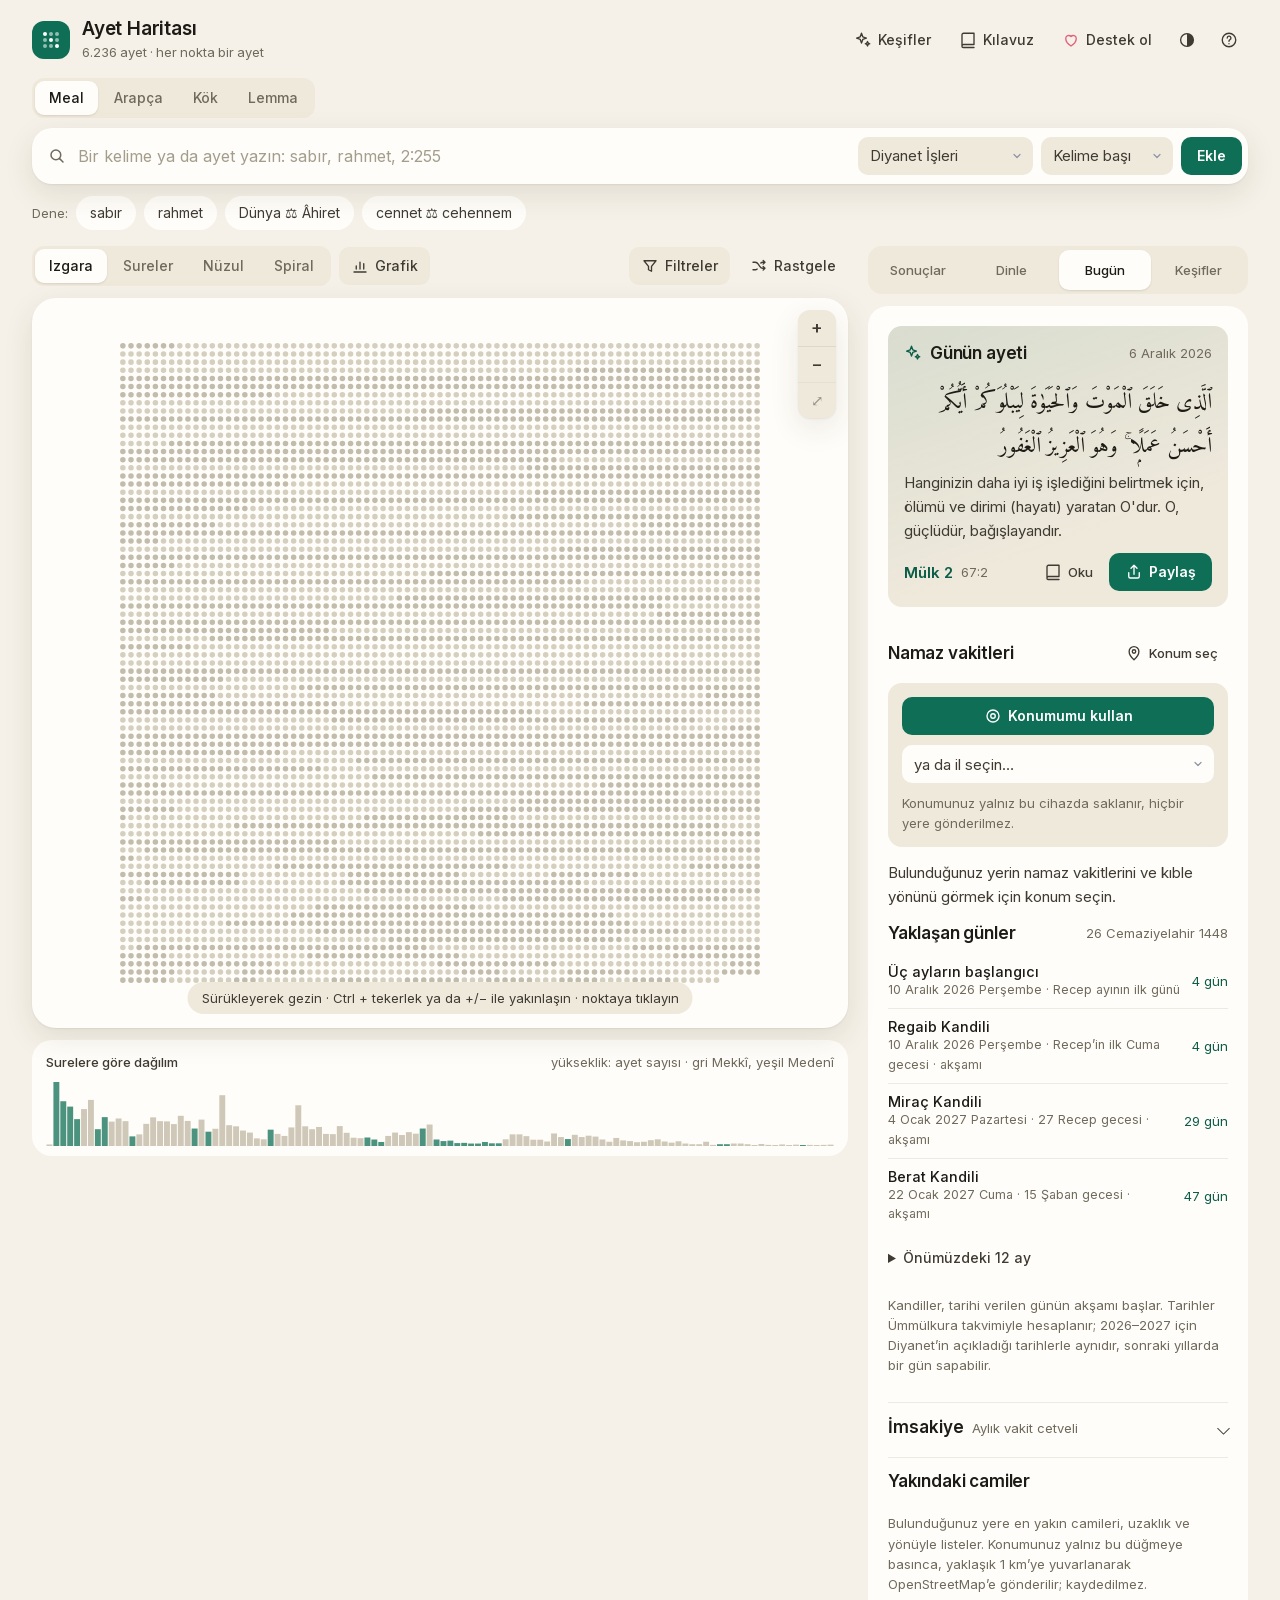
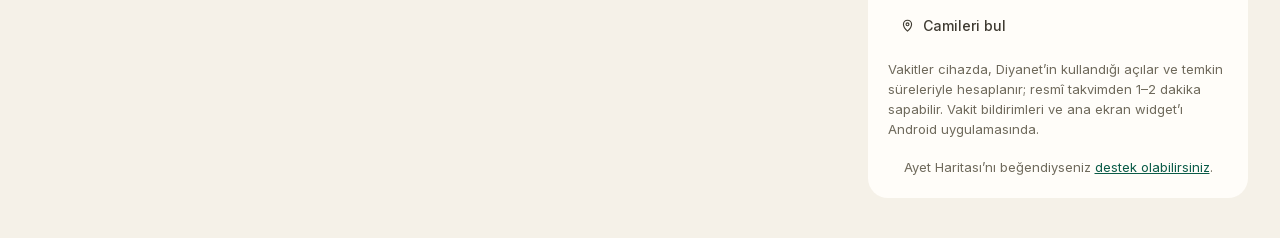
==== index.html @ fb199715 "Kıble pusulası yeniden: kuzeyden kıbleye yay, kenarda Kâbe, ortada derece ve yön, 30° ölçekler, tele" ====
<!doctype html>
<html lang="tr">
<head>
<meta charset="utf-8">
<meta name="viewport" content="width=device-width,initial-scale=1,viewport-fit=cover">
<title>Ayet Haritası</title>
<meta name="description" content="Kur'an'daki 6.236 ayet, her biri bir nokta. Bir kelime yazın, geçtiği ayetler yansın.">
<link rel="stylesheet" href="fonts/fonts.css">
<link rel="manifest" href="manifest.webmanifest">
<meta name="theme-color" content="#0b0d12">
<script>(()=>{const d=document.documentElement,m=matchMedia('(prefers-color-scheme: light)');let p='auto';try{p=localStorage.getItem('ayet-theme')||'auto'}catch(e){}
const set=()=>{d.dataset.theme=p;d.dataset.mode=p==='auto'?(m.matches?'light':'dark'):p;const t=document.querySelector('meta[name=theme-color]');if(t)t.content=d.dataset.mode==='light'?'#f5f1e8':'#0b0d12';dispatchEvent(new Event('ayet:theme'))};
window.ayetTheme=x=>{if(x)p=x;else return p;try{localStorage.setItem('ayet-theme',p)}catch(e){}set()};m.addEventListener('change',()=>{if(p==='auto')set()});set()})()</script>
<link rel="icon" href="icons/favicon-32.png?v=2" sizes="32x32" type="image/png">
<link rel="icon" href="icons/icon-192.png?v=2" sizes="192x192" type="image/png">
<link rel="apple-touch-icon" href="icons/icon-180.png?v=2">
<link rel="stylesheet" href="style.css?v=27">
</head>
<body>

<svg width="0" height="0" style="position:absolute" aria-hidden="true"><defs>
<symbol id="i-book" viewBox="0 0 24 24"><path d="M4 19.5V5a2 2 0 0 1 2-2h14v15H6a2 2 0 0 0-2 2v.5a1.5 1.5 0 0 0 1.5 1.5H20"/></symbol>
<symbol id="i-heart" viewBox="0 0 24 24"><path d="M12 20s-7-4.4-7-10a4 4 0 0 1 7-2.6A4 4 0 0 1 19 10c0 5.6-7 10-7 10z"/></symbol>
<symbol id="i-help" viewBox="0 0 24 24"><circle cx="12" cy="12" r="9"/><path d="M9.6 9.3a2.5 2.5 0 1 1 3.4 2.4c-.6.3-1 .8-1 1.5v.5M12 17h.01"/></symbol>
<symbol id="i-sun" viewBox="0 0 24 24"><circle cx="12" cy="12" r="4"/><path d="M12 3v1.5M12 19.5V21M3 12h1.5M19.5 12H21M5.6 5.6l1.1 1.1M17.3 17.3l1.1 1.1M5.6 18.4l1.1-1.1M17.3 6.7l1.1-1.1"/></symbol>
<symbol id="i-moon" viewBox="0 0 24 24"><path d="M20 14.5A8.5 8.5 0 0 1 9.5 4a7 7 0 1 0 10.5 10.5z"/></symbol>
<symbol id="i-auto" viewBox="0 0 24 24"><circle cx="12" cy="12" r="8.5"/><path d="M12 3.5v17a8.5 8.5 0 0 0 0-17z" fill="currentColor" stroke="none"/></symbol>
<symbol id="i-sliders" viewBox="0 0 24 24"><path d="M4 7h9M17 7h3M4 17h3M11 17h9"/><circle cx="15" cy="7" r="2"/><circle cx="9" cy="17" r="2"/></symbol>
<symbol id="i-chart" viewBox="0 0 24 24"><path d="M4 20h16M7 16v-4M12 16V7M17 16v-7"/></symbol>
<symbol id="i-filter" viewBox="0 0 24 24"><path d="M4 5h16l-6 7.5V19l-4-2v-4.5z"/></symbol>
<symbol id="i-shuffle" viewBox="0 0 24 24"><path d="M4 7h3c2 0 3 1 4 2.5l2 3c1 1.5 2 2.5 4 2.5h3M17.5 12.5L20 15l-2.5 2.5M4 17h3c1.1 0 1.9-.3 2.6-.9M14.4 7.9C15 7.3 15.9 7 17 7h3M17.5 4.5L20 7l-2.5 2.5"/></symbol>
<symbol id="i-x" viewBox="0 0 24 24"><path d="M6 6l12 12M18 6L6 18"/></symbol>
<symbol id="i-left" viewBox="0 0 24 24"><path d="M15 6l-6 6 6 6"/></symbol>
<symbol id="i-right" viewBox="0 0 24 24"><path d="M9 6l6 6-6 6"/></symbol>
<symbol id="i-play" viewBox="0 0 24 24"><path d="M7 4.5v15l12.5-7.5z" fill="currentColor"/></symbol>
<symbol id="i-pause" viewBox="0 0 24 24"><path d="M8 5v14M16 5v14" stroke-width="3"/></symbol>
<symbol id="i-prev" viewBox="0 0 24 24"><path d="M18 6v12l-9-6zM6 6v12" fill="currentColor"/><path d="M6 6v12"/></symbol>
<symbol id="i-next" viewBox="0 0 24 24"><path d="M6 6v12l9-6z" fill="currentColor"/><path d="M18 6v12"/></symbol>
<symbol id="i-pin" viewBox="0 0 24 24"><path d="M12 21s-6.5-5.6-6.5-11a6.5 6.5 0 0 1 13 0c0 5.4-6.5 11-6.5 11z"/><circle cx="12" cy="10" r="2.3"/></symbol>
<symbol id="i-headphones" viewBox="0 0 24 24"><path d="M4 15v-3a8 8 0 0 1 16 0v3"/><rect x="3.5" y="14" width="4.5" height="6.5" rx="1.6"/><rect x="16" y="14" width="4.5" height="6.5" rx="1.6"/></symbol>
<symbol id="i-clock" viewBox="0 0 24 24"><circle cx="12" cy="12" r="8.5"/><path d="M12 7.5V12l3 2"/></symbol>
<symbol id="i-dots" viewBox="0 0 24 24"><circle cx="5" cy="12" r="1.3" fill="currentColor"/><circle cx="12" cy="12" r="1.3" fill="currentColor"/><circle cx="19" cy="12" r="1.3" fill="currentColor"/></symbol>
<symbol id="i-share" viewBox="0 0 24 24"><path d="M12 3v12M8 7l4-4 4 4M5 13v5a2 2 0 0 0 2 2h10a2 2 0 0 0 2-2v-5"/></symbol>
<symbol id="i-grid" viewBox="0 0 24 24"><circle cx="6" cy="6" r="1.6"/><circle cx="12" cy="6" r="1.6"/><circle cx="18" cy="6" r="1.6"/><circle cx="6" cy="12" r="1.6"/><circle cx="12" cy="12" r="1.6"/><circle cx="18" cy="12" r="1.6"/><circle cx="6" cy="18" r="1.6"/><circle cx="12" cy="18" r="1.6"/><circle cx="18" cy="18" r="1.6"/></symbol>
<symbol id="i-list" viewBox="0 0 24 24"><path d="M9 6h11M9 12h11M9 18h11M4.5 6h.01M4.5 12h.01M4.5 18h.01"/></symbol>
<symbol id="i-sparkles" viewBox="0 0 24 24"><path d="M10 3l1.7 4.8L16.5 9.5l-4.8 1.7L10 16l-1.7-4.8L3.5 9.5l4.8-1.7zM18 14l.9 2.1L21 17l-2.1.9L18 20l-.9-2.1L15 17l2.1-.9z"/></symbol>
<symbol id="i-compass" viewBox="0 0 24 24"><circle cx="12" cy="12" r="9"/><path d="M15.5 8.5l-2 5-5 2 2-5z"/></symbol>
<symbol id="i-copy" viewBox="0 0 24 24"><rect x="8" y="8" width="12" height="12" rx="2"/><path d="M16 8V6a2 2 0 0 0-2-2H6a2 2 0 0 0-2 2v8a2 2 0 0 0 2 2h2"/></symbol>
<symbol id="i-link" viewBox="0 0 24 24"><path d="M10 14a4 4 0 0 0 5.7 0l3-3a4 4 0 0 0-5.7-5.7l-1 1M14 10a4 4 0 0 0-5.7 0l-3 3a4 4 0 0 0 5.7 5.7l1-1"/></symbol>
<symbol id="i-target" viewBox="0 0 24 24"><circle cx="12" cy="12" r="8"/><circle cx="12" cy="12" r="3"/></symbol>
<symbol id="i-ext" viewBox="0 0 24 24"><path d="M14 4h6v6M20 4l-9 9M18 14v4a2 2 0 0 1-2 2H6a2 2 0 0 1-2-2V8a2 2 0 0 1 2-2h4"/></symbol>
</defs></svg>
<header class="top">
  <a class="brand" href="./" aria-label="Ayet Haritası, baştan başla">
    <span class="logo" aria-hidden="true"><svg viewBox="0 0 22 22"><circle cx="5" cy="5" r="2"/><circle cx="11" cy="5" r="2" opacity=".55"/><circle cx="17" cy="5" r="2" opacity=".55"/><circle cx="5" cy="11" r="2" opacity=".55"/><circle cx="11" cy="11" r="2"/><circle cx="17" cy="11" r="2" opacity=".55"/><circle cx="5" cy="17" r="2" opacity=".55"/><circle cx="11" cy="17" r="2" opacity=".55"/><circle cx="17" cy="17" r="2"/></svg></span>
    <span><h1>Ayet Haritası</h1><p><span id="introCount">6.236</span> ayet<span class="sub"> · her nokta bir ayet</span></p></span>
  </a>
  <div class="topbtns"><a class="ghost" href="rehber.html" id="guideLink" title="Kılavuz"><svg class="i"><use href="#i-book"/></svg><span class="lbl">Kılavuz</span></a>
  <button class="ghost icon" id="themeBtn" title="Tema" aria-label="Temayı değiştir"><svg class="i"><use href="#i-auto"/></svg></button>
  <button class="ghost icon" id="infoBtn" title="Nasıl çalışır?" aria-label="Nasıl çalışır"><svg class="i"><use href="#i-help"/></svg></button></div>
</header>

<section class="searchbar">
  <div class="modes" role="tablist" aria-label="Arama türü">
    <button data-mode="tr" class="on" title="Türkçe meallerde ara">Meal</button>
    <button data-mode="ar" title="Arapça metinde ara (harekesiz)">Arapça</button>
    <button data-mode="root" title="Arapça kök (ör. رحم)">Kök</button>
    <button data-mode="lemma" title="Sözlük biçimi (Quranic Arabic Corpus)">Lemma</button>
  </div>
  <div class="field">
    <input id="q" type="search" autocomplete="off" spellcheck="false" placeholder="Bir kelime yazın: sabır, rahmet, dünya…  (Enter = ekle · 2:255 = ayete git)">
    <select id="mealSel" title="Hangi mealde aransın"></select>
    <select id="match" title="Eşleşme biçimi"></select>
    <button id="addBtn" class="gold">Ekle</button>
    <button id="optBtn" class="ghost icon" type="button" title="Arama ayarları: meal ve eşleşme" aria-label="Arama ayarları" aria-expanded="false"><svg class="i"><use href="#i-sliders"/></svg></button>
    <ul id="suggest" class="suggest" hidden></ul>
  </div>
  <div id="chips" class="chips"></div>
</section>

<main class="stage">
  <div class="mapwrap">
    <div class="toolbar">
      <div class="seg" id="layoutSeg">
        <button data-l="grid" class="on" title="Mushaf sırasıyla ızgara">Izgara</button>
        <button data-l="flow" title="Her sure ayrı blok">Sureler</button>
        <button data-l="rev" title="Nüzul (iniş) sırasına göre">Nüzul</button>
        <button data-l="spiral" title="Ayçiçeği spirali, merkez = Fâtiha">Spiral</button>
      </div>
      <button id="chartBtn" class="toggle" title="Bulunan noktaları sütunlarda topla (G)"><svg class="i"><use href="#i-chart"/></svg>Grafik</button>
      <div class="seg small" id="metricSeg" title="Sayım ölçüsü">
        <button data-m="occ" class="on" title="Kelimenin kaç kez geçtiği">Geçiş</button>
        <button data-m="ver" title="Kaç ayette geçtiği">Ayet</button>
      </div>
      <span class="spacer"></span>
      <details class="filters" id="filters"><summary class="toggle" title="Sûre türü, cüz ve sûre filtresi"><svg class="i"><use href="#i-filter"/></svg><span class="lbl">Filtreler</span> <b id="fCount" hidden></b></summary>
        <div class="fpop">
          <label>Sûre türü<select id="fType" title="Sure türü"><option value="">Mekkî + Medenî</option><option value="M">Mekkî</option><option value="D">Medenî</option></select></label>
          <label>Cüz<select id="fJuz" title="Cüz"></select></label>
          <label>Sûre<select id="fSurah" title="Sure"></select></label>
          <button class="ghost small" id="fClear">Filtreleri temizle</button>
        </div>
      </details>
      <button class="ghost" id="randBtn" title="Rastgele ayet (R)" aria-label="Rastgele ayet"><svg class="i"><use href="#i-shuffle"/></svg><span class="lbl">Rastgele</span></button>
      <button class="ghost icon" id="fitBtn" title="Görünümü sıfırla (0)">⤢</button>
    </div>
    <div class="map" id="map">
      <canvas id="cv" role="img" aria-label="Kur'an'ın 6.236 ayeti, her biri bir nokta. Aranan kelimelerin geçtiği ayetler renkli yanar; sonuçların listesi Sonuçlar sekmesinde."></canvas>
      <div id="legend" class="legend" hidden></div>
      <div id="tip" class="tip" hidden></div>
      <div id="hint" class="hint">Fareyle gezin · tekerlekle yakınlaşın · bir noktaya tıklayın</div>
    </div>
    <div class="histo">
      <div class="histo-h"><span>Surelere göre dağılım</span><span id="histoInfo" class="muted"></span></div>
      <canvas id="hist"></canvas>
    </div>
  </div>

  <aside class="side">
    <div id="stats" class="stats"></div>
    <div class="explore">
      <h3>Hazır aramalar</h3>
      <p class="muted small">Bir dokunuşla haritaya yüklenen kelime çiftleri ve sayımlar. Sayılar tarayıcınızda, bütün Kur’an üzerinden hesaplanır; sayma yöntemini değiştirince sonuç da değişir.</p>
      <div id="presets" class="presets"></div>
    </div>
  </aside>
</main>

<div id="veil" class="veil" hidden></div>
<article id="card" class="card" hidden role="dialog" aria-modal="true" aria-labelledby="cTitle">
  <header class="card-h">
    <div>
      <div class="pill" id="cRef">2:255</div>
      <h2 id="cTitle">Bakara</h2>
      <div class="meta" id="cMeta"></div>
    </div>
    <div class="card-nav">
      <button class="ghost icon" id="fsBtn" title="Yazı boyutu" aria-label="Yazı boyutunu değiştir">Aa</button>
      <button class="ghost icon" id="prevBtn" title="Önceki ayet (←)" aria-label="Önceki ayet"><svg class="i"><use href="#i-left"/></svg></button>
      <button class="ghost icon" id="nextBtn" title="Sonraki ayet (→)" aria-label="Sonraki ayet"><svg class="i"><use href="#i-right"/></svg></button>
      <button class="ghost icon" id="closeBtn" title="Kapat (Esc)" aria-label="Kapat"><svg class="i"><use href="#i-x"/></svg></button>
    </div>
  </header>
  <div class="card-b">
    <p class="arabic" id="cAr" dir="rtl" lang="ar"></p>
    <div class="wordinfo muted small" id="cWord">Bir Arapça kelimenin üzerine gelin: kökü ve kaç kez geçtiği görünür. Tıklayınca o kökü arar.</div>
    <p class="translit" id="cTl"></p>
    <div class="mealbar"><select id="cMeal" title="Gösterilen meal"></select><button class="ghost small" id="allMealsBtn">Tüm mealleri karşılaştır (9)</button></div>
    <p class="meal" id="cTr"></p>
    <div class="allmeals" id="cAll" hidden></div>
    <div class="actions">
      <div class="listen">
        <button class="gold" id="playBtn"><svg class="i"><use href="#i-play"/></svg>Dinle</button>
        <select id="listenMode" title="Ne dinlensin">
          <option value="ar">Arapça tilavet</option>
          <option value="tr">Meal (Türkçe ses)</option>
          <option value="artr">Arapça + meal</option>
        </select>
        <select id="rateSel" title="Okuma hızı"><option value="0.85">Yavaş</option><option value="1" selected>Normal</option><option value="1.2">Hızlı</option></select>
        <select id="voiceSel" title="Türkçe ses" hidden></select>
        <label class="small muted chk"><input type="checkbox" id="autoNext"> sonrakine geç</label>
      </div>
      <button class="ghost" id="shareBtn" title="Ayeti görsel olarak paylaş"><svg class="i"><use href="#i-share"/></svg>Paylaş</button>
      <details class="more" id="cMore"><summary class="ghost"><svg class="i"><use href="#i-dots"/></svg>Diğer</summary>
        <div class="menu">
          <button class="ghost" id="surahBtn"><svg class="i"><use href="#i-target"/></svg>Bu sûreye odaklan</button>
          <button class="ghost" id="copyBtn"><svg class="i"><use href="#i-copy"/></svg>Ayeti kopyala</button>
          <button class="ghost" id="linkBtn"><svg class="i"><use href="#i-link"/></svg>Bağlantıyı kopyala</button>
          <a class="ghost" id="qcomLink" href="https://quran.com/1/1" target="_blank" rel="noopener"><svg class="i"><use href="#i-ext"/></svg>Quran.com’da aç</a>
        </div>
      </details>
    </div>
    <div class="similar">
      <h4>Kökleri en çok örtüşen ayetler</h4>
      <ul id="cSim"></ul>
    </div>
  </div>
</article>

<div id="info" class="modal" hidden>
  <div class="modal-in">
    <button class="ghost icon close" data-close aria-label="Kapat"><svg class="i"><use href="#i-x"/></svg></button>
    <h2>Nasıl çalışır?</h2>
    <p><a class="gold" href="rehber.html" style="display:inline-block;text-decoration:none">14 kartlık görsel kılavuzu aç →</a></p>
    <p>Ekrandaki her nokta Kur'an'daki bir ayettir: <b>114 sure, 6.236 ayet</b>. Sol üstten sağ alta mushaf sırasıyla dizilir. Bir kelime aradığınızda o kelimenin geçtiği ayetler kendi rengiyle yanar. En fazla 5 kelimeyi aynı anda, farklı renklerle karşılaştırabilirsiniz.</p>
    <h3>Arama türleri</h3>
    <ul>
      <li><b>Meal</b>: 9 Türkçe meal (Diyanet İşleri, Diyanet Vakfı, Elmalılı, Ateş, Gölpınarlı, Yıldırım, Bulaç, Öztürk, Yüksel) ya da hepsi birden. "Kelime başı" eşleşmesi Türkçe ekleri de yakalar (<i>dünya</i> → dünyanın, dünyada).</li>
      <li><b>Arapça</b>: Harekesiz Arapça metin. "Ekli" eşleşme و ف ب ل ك ve ال öneklerini kabul eder.</li>
      <li><b>Kök</b>: Üç harfli Arapça kök (ör. <span lang="ar">رحم</span>: rahmet, rahîm, rahmân…).</li>
      <li><b>Lemma</b>: Kelimenin sözlük biçimi (ör. <span lang="ar">دُنْيا</span>). Kelime sayımı tartışmalarında en sık kullanılan yöntem budur.</li>
    </ul>
    <h3>Sayımlar hakkında</h3>
    <p>Bir kelimenin "kaç kez geçtiği" neyi saydığınıza bağlıdır: tekil mi çoğul mu, önekler dahil mi, kök mü biçim mi. Buradaki her sayı açık bir yöntemle, sizin gözünüzün önünde hesaplanır. Bazı popüler eşitlikler bir yöntemde tutar, diğerinde tutmaz; bu aracın amacı onları kendiniz inceleyebilmenizdir.</p>
    <h3>Keşifler</h3>
    <p>Sağdaki <b>Keşifler</b> paneli, tespitleri haritada adım adım canlandırır: soru ayetlerinden cevap ayetlerine uzanan iplikler, yöntemi değiştirilebilen canlı terazi, takvime dizilen 365 "gün", kelimelerin yarışı. Her adımın kendi bağlantısı vardır; <b>Paylaş</b> ile kopyalayın.</p>
    <h3>Kısayollar</h3>
    <p class="kbd"><kbd>/</kbd> arama · <kbd>G</kbd> grafik · <kbd>R</kbd> rastgele ayet · <kbd>+</kbd><kbd>−</kbd> yakınlaş · <kbd>0</kbd> tümünü gör · <kbd>←</kbd><kbd>→</kbd> ayetler arası · <kbd>Esc</kbd> kapat</p>
    <h3>Kaynaklar</h3>
    <p class="small">Arapça metin: Tanzil (Osmanî ve sade), alquran.cloud üzerinden. Mealler: Diyanet İşleri, Diyanet Vakfı, Elmalılı Hamdi Yazır, Süleyman Ateş, Abdülbaki Gölpınarlı, Suat Yıldırım, Ali Bulaç, Yaşar Nuri Öztürk, Edip Yüksel; okunuş: Muhammet Abay (Tanzil / alquran.cloud). Kök ve lemma: Quranic Arabic Corpus morfoloji verisi. Tilavet: Mişârî Râşid el-Afâsî (everyayah.com). · <a href="gizlilik.html" style="color:var(--gold2)">Gizlilik politikası</a></p>
  </div>
</div>

<nav class="bnav" id="bnav" aria-label="Bölümler">
  <button data-go="map" class="on"><svg class="i"><use href="#i-grid"/></svg>Harita</button>
  <button data-go="res"><svg class="i"><use href="#i-list"/></svg>Sonuçlar<b></b></button>
  <button data-go="dinle"><svg class="i"><use href="#i-headphones"/></svg>Dinle</button>
  <button data-go="vakit"><svg class="i"><use href="#i-clock"/></svg>Bugün</button>
  <button data-go="kesif"><svg class="i"><use href="#i-sparkles"/></svg>Keşifler</button>
</nav>

<div id="loading" class="loading"><div class="spin"></div><p>6.236 ayet yükleniyor…</p></div>

<script src="data.js"></script>
<script src="app.js?v=20"></script>
<script src="ozellik.js?v=14"></script>
<script src="kesif.js?v=16"></script>
<script src="bagis-ayar.js?v=3"></script>
<script src="bagis.js?v=1"></script>
<script>
if ('serviceWorker' in navigator && !window.Capacitor && !window.ARTIFACT_BUILD && (location.protocol === 'https:' || location.hostname === 'localhost')) addEventListener('load', () => {
  const sw = navigator.serviceWorker, had = !!sw.controller; let shown = false;
  sw.register('sw.js').then(reg => { setInterval(() => reg.update().catch(() => {}), 30 * 60 * 1000); }).catch(() => {});
  // yeni sürüm devreye girince (ilk kurulumda değil) yenileme çubuğu göster
  sw.addEventListener('controllerchange', () => {
    if (!had || shown) return; shown = true;
    const bar = document.createElement('div'); bar.className = 'updbar'; bar.setAttribute('role', 'status');
    bar.innerHTML = '<span><b>Yeni sürüm hazır.</b> Yenileyince güncel hâli açılır.</span><button type="button" class="gold" data-r>Yenile</button><button type="button" class="ghost icon" data-x aria-label="Kapat">✕</button>';
    bar.querySelector('[data-r]').onclick = () => location.reload();
    bar.querySelector('[data-x]').onclick = () => bar.remove();
    document.body.appendChild(bar);
  });
});
</script>
</body>
</html>
---- fonts/fonts.css ----
/* Google Fonts (SIL Open Font License) — internetsiz çalışmak için yerel kopya */
/* arabic */
@font-face {
  font-family: 'Amiri Quran';
  font-style: normal;
  font-weight: 400;
  font-display: swap;
  src: url(AmiriQuran-normal-400-arabic.woff2) format('woff2');
  unicode-range: U+0600-06FF, U+0750-077F, U+0870-0891, U+0897-08E1, U+08E3-08FF, U+200C-200E, U+2010-2011, U+204F, U+2E41, U+FB50-FDFF, U+FE70-FE74, U+FE76-FEFC, U+102E0-102FB, U+10E60-10E7E, U+10EC2-10EC7, U+10EC9-10EEE, U+10EF0-10EFF, U+1EE00-1EE03, U+1EE05-1EE1F, U+1EE21-1EE22, U+1EE24, U+1EE27, U+1EE29-1EE32, U+1EE34-1EE37, U+1EE39, U+1EE3B, U+1EE42, U+1EE47, U+1EE49, U+1EE4B, U+1EE4D-1EE4F, U+1EE51-1EE52, U+1EE54, U+1EE57, U+1EE59, U+1EE5B, U+1EE5D, U+1EE5F, U+1EE61-1EE62, U+1EE64, U+1EE67-1EE6A, U+1EE6C-1EE72, U+1EE74-1EE77, U+1EE79-1EE7C, U+1EE7E, U+1EE80-1EE89, U+1EE8B-1EE9B, U+1EEA1-1EEA3, U+1EEA5-1EEA9, U+1EEAB-1EEBB, U+1EEF0-1EEF1;
}
/* latin */
@font-face {
  font-family: 'Amiri Quran';
  font-style: normal;
  font-weight: 400;
  font-display: swap;
  src: url(AmiriQuran-normal-400-latin.woff2) format('woff2');
  unicode-range: U+0000-00FF, U+0131, U+0152-0153, U+02BB-02BC, U+02C6, U+02DA, U+02DC, U+0304, U+0308, U+0329, U+2000-206F, U+20AC, U+2122, U+2191, U+2193, U+2212, U+2215, U+FEFF, U+FFFD;
}
/* latin-ext */
@font-face {
  font-family: 'Cormorant Garamond';
  font-style: italic;
  font-weight: 500;
  font-display: swap;
  src: url(CormorantGaramond-italic-500-latin-ext.woff2) format('woff2');
  unicode-range: U+0100-02BA, U+02BD-02C5, U+02C7-02CC, U+02CE-02D7, U+02DD-02FF, U+0304, U+0308, U+0329, U+1D00-1DBF, U+1E00-1E9F, U+1EF2-1EFF, U+2020, U+20A0-20AB, U+20AD-20C4, U+2113, U+2C60-2C7F, U+A720-A7FF;
}
/* latin */
@font-face {
  font-family: 'Cormorant Garamond';
  font-style: italic;
  font-weight: 500;
  font-display: swap;
  src: url(CormorantGaramond-italic-500-latin.woff2) format('woff2');
  unicode-range: U+0000-00FF, U+0131, U+0152-0153, U+02BB-02BC, U+02C6, U+02DA, U+02DC, U+0304, U+0308, U+0329, U+2000-206F, U+20AC, U+2122, U+2191, U+2193, U+2212, U+2215, U+FEFF, U+FFFD;
}
/* latin-ext */
@font-face {
  font-family: 'Cormorant Garamond';
  font-style: normal;
  font-weight: 500;
  font-display: swap;
  src: url(CormorantGaramond-normal-500-latin-ext.woff2) format('woff2');
  unicode-range: U+0100-02BA, U+02BD-02C5, U+02C7-02CC, U+02CE-02D7, U+02DD-02FF, U+0304, U+0308, U+0329, U+1D00-1DBF, U+1E00-1E9F, U+1EF2-1EFF, U+2020, U+20A0-20AB, U+20AD-20C4, U+2113, U+2C60-2C7F, U+A720-A7FF;
}
/* latin */
@font-face {
  font-family: 'Cormorant Garamond';
  font-style: normal;
  font-weight: 500;
  font-display: swap;
  src: url(CormorantGaramond-normal-500-latin.woff2) format('woff2');
  unicode-range: U+0000-00FF, U+0131, U+0152-0153, U+02BB-02BC, U+02C6, U+02DA, U+02DC, U+0304, U+0308, U+0329, U+2000-206F, U+20AC, U+2122, U+2191, U+2193, U+2212, U+2215, U+FEFF, U+FFFD;
}
/* latin-ext */
@font-face {
  font-family: 'Cormorant Garamond';
  font-style: normal;
  font-weight: 600;
  font-display: swap;
  src: url(CormorantGaramond-normal-600-latin-ext.woff2) format('woff2');
  unicode-range: U+0100-02BA, U+02BD-02C5, U+02C7-02CC, U+02CE-02D7, U+02DD-02FF, U+0304, U+0308, U+0329, U+1D00-1DBF, U+1E00-1E9F, U+1EF2-1EFF, U+2020, U+20A0-20AB, U+20AD-20C4, U+2113, U+2C60-2C7F, U+A720-A7FF;
}
/* latin */
@font-face {
  font-family: 'Cormorant Garamond';
  font-style: normal;
  font-weight: 600;
  font-display: swap;
  src: url(CormorantGaramond-normal-600-latin.woff2) format('woff2');
  unicode-range: U+0000-00FF, U+0131, U+0152-0153, U+02BB-02BC, U+02C6, U+02DA, U+02DC, U+0304, U+0308, U+0329, U+2000-206F, U+20AC, U+2122, U+2191, U+2193, U+2212, U+2215, U+FEFF, U+FFFD;
}
/* latin-ext */
@font-face {
  font-family: 'Cormorant Garamond';
  font-style: normal;
  font-weight: 700;
  font-display: swap;
  src: url(CormorantGaramond-normal-700-latin-ext.woff2) format('woff2');
  unicode-range: U+0100-02BA, U+02BD-02C5, U+02C7-02CC, U+02CE-02D7, U+02DD-02FF, U+0304, U+0308, U+0329, U+1D00-1DBF, U+1E00-1E9F, U+1EF2-1EFF, U+2020, U+20A0-20AB, U+20AD-20C4, U+2113, U+2C60-2C7F, U+A720-A7FF;
}
/* latin */
@font-face {
  font-family: 'Cormorant Garamond';
  font-style: normal;
  font-weight: 700;
  font-display: swap;
  src: url(CormorantGaramond-normal-700-latin.woff2) format('woff2');
  unicode-range: U+0000-00FF, U+0131, U+0152-0153, U+02BB-02BC, U+02C6, U+02DA, U+02DC, U+0304, U+0308, U+0329, U+2000-206F, U+20AC, U+2122, U+2191, U+2193, U+2212, U+2215, U+FEFF, U+FFFD;
}
/* latin-ext */
@font-face {
  font-family: 'Inter';
  font-style: normal;
  font-weight: 400;
  font-display: swap;
  src: url(Inter-normal-400-latin-ext.woff2) format('woff2');
  unicode-range: U+0100-02BA, U+02BD-02C5, U+02C7-02CC, U+02CE-02D7, U+02DD-02FF, U+0304, U+0308, U+0329, U+1D00-1DBF, U+1E00-1E9F, U+1EF2-1EFF, U+2020, U+20A0-20AB, U+20AD-20C4, U+2113, U+2C60-2C7F, U+A720-A7FF;
}
/* latin */
@font-face {
  font-family: 'Inter';
  font-style: normal;
  font-weight: 400;
  font-display: swap;
  src: url(Inter-normal-400-latin.woff2) format('woff2');
  unicode-range: U+0000-00FF, U+0131, U+0152-0153, U+02BB-02BC, U+02C6, U+02DA, U+02DC, U+0304, U+0308, U+0329, U+2000-206F, U+20AC, U+2122, U+2191, U+2193, U+2212, U+2215, U+FEFF, U+FFFD;
}
/* latin-ext */
@font-face {
  font-family: 'Inter';
  font-style: normal;
  font-weight: 500;
  font-display: swap;
  src: url(Inter-normal-500-latin-ext.woff2) format('woff2');
  unicode-range: U+0100-02BA, U+02BD-02C5, U+02C7-02CC, U+02CE-02D7, U+02DD-02FF, U+0304, U+0308, U+0329, U+1D00-1DBF, U+1E00-1E9F, U+1EF2-1EFF, U+2020, U+20A0-20AB, U+20AD-20C4, U+2113, U+2C60-2C7F, U+A720-A7FF;
}
/* latin */
@font-face {
  font-family: 'Inter';
  font-style: normal;
  font-weight: 500;
  font-display: swap;
  src: url(Inter-normal-500-latin.woff2) format('woff2');
  unicode-range: U+0000-00FF, U+0131, U+0152-0153, U+02BB-02BC, U+02C6, U+02DA, U+02DC, U+0304, U+0308, U+0329, U+2000-206F, U+20AC, U+2122, U+2191, U+2193, U+2212, U+2215, U+FEFF, U+FFFD;
}
/* latin-ext */
@font-face {
  font-family: 'Inter';
  font-style: normal;
  font-weight: 600;
  font-display: swap;
  src: url(Inter-normal-600-latin-ext.woff2) format('woff2');
  unicode-range: U+0100-02BA, U+02BD-02C5, U+02C7-02CC, U+02CE-02D7, U+02DD-02FF, U+0304, U+0308, U+0329, U+1D00-1DBF, U+1E00-1E9F, U+1EF2-1EFF, U+2020, U+20A0-20AB, U+20AD-20C4, U+2113, U+2C60-2C7F, U+A720-A7FF;
}
/* latin */
@font-face {
  font-family: 'Inter';
  font-style: normal;
  font-weight: 600;
  font-display: swap;
  src: url(Inter-normal-600-latin.woff2) format('woff2');
  unicode-range: U+0000-00FF, U+0131, U+0152-0153, U+02BB-02BC, U+02C6, U+02DA, U+02DC, U+0304, U+0308, U+0329, U+2000-206F, U+20AC, U+2122, U+2191, U+2193, U+2212, U+2215, U+FEFF, U+FFFD;
}
---- style.css ----
/* Ayet Haritası · tasarım sistemi v3
   İki tema: gece (koyu) ve gündüz (açık). Tema html[data-mode] ile seçilir.
   Bütün renkler, boşluklar ve köşeler aşağıdaki değişkenlerden gelir. */
:root{
  --sans:Inter,system-ui,-apple-system,"Segoe UI",sans-serif;
  --serif:var(--sans);
  --ar:"Amiri Quran","Amiri","Geeza Pro","Noto Naskh Arabic",serif;
  --r-sm:10px; --r:14px; --r-lg:20px; --r-xl:24px;
  --s1:4px; --s2:8px; --s3:12px; --s4:16px; --s5:20px; --s6:24px; --s8:32px;
  --ease:cubic-bezier(.2,.8,.2,1); --fast:.15s; --base:.25s;
  --cfs:1;
}
:root,[data-mode="dark"]{
  --bg:#0b0d12; --surface:#13161e; --surface-2:#1a1e28; --surface-3:#232836; --raised:#171a23;
  --ink:#eceef4; --ink-2:#c3c8d6; --muted:#8e94a7; --faint:#5d6378;
  --line:rgba(255,255,255,.07); --line-2:rgba(255,255,255,.13);
  --accent:#e9b949; --accent-hi:#f2cb6a; --on-accent:#241a03; --accent-text:#f1cd72; --accent-soft:rgba(233,185,73,.14); --accent-soft-2:rgba(233,185,73,.24);
  --hover:rgba(255,255,255,.05); --press:rgba(255,255,255,.09);
  --scrim:rgba(4,5,9,.62); --shadow:0 1px 2px rgba(0,0,0,.4),0 12px 32px rgba(0,0,0,.35); --shadow-lg:0 2px 6px rgba(0,0,0,.4),0 30px 80px rgba(0,0,0,.5);
  --map-bg:#0f1218;
  --ok:#6fd6b0; --no:#f08a7e;
  --cc:var(--c);
  --dot:rgb(132,138,166); --dot2:rgb(172,178,204);
  color-scheme:dark;
}
[data-mode="light"]{
  --bg:#f5f1e8; --surface:#fffdf9; --surface-2:#efe9dc; --surface-3:#e5ddcc; --raised:#fffdf9;
  --ink:#1d1b16; --ink-2:#3f3b32; --muted:#6f6a5c; --faint:#a39d8c;
  --line:rgba(60,45,15,.09); --line-2:rgba(60,45,15,.17);
  --accent:#0f6e56; --accent-hi:#128264; --on-accent:#ffffff; --accent-text:#0b5c48; --accent-soft:rgba(15,110,86,.10); --accent-soft-2:rgba(15,110,86,.18);
  --hover:rgba(60,45,15,.05); --press:rgba(60,45,15,.09);
  --scrim:rgba(40,32,15,.35); --shadow:0 1px 2px rgba(60,45,15,.08),0 10px 30px rgba(60,45,15,.10); --shadow-lg:0 2px 6px rgba(60,45,15,.1),0 30px 70px rgba(60,45,15,.18);
  --map-bg:#fffdf9;
  --ok:#13896a; --no:#c8473a;
  --cc:color-mix(in oklab,var(--c) 58%,#000);
  --dot:rgb(176,166,140); --dot2:rgb(140,130,104);
  color-scheme:light;
}
/* eski değişken adları (keşif metinlerindeki satır içi stiller için) */
:root{--gold:var(--accent);--gold2:var(--accent-text);--line2:var(--line);--panel:var(--surface);--panel2:var(--surface-2);--teal:#6fd6b0}

*{box-sizing:border-box}
html,body{margin:0;min-height:100%;background:var(--bg);color:var(--ink);font:15px/1.55 var(--sans);-webkit-font-smoothing:antialiased;-webkit-tap-highlight-color:transparent}
body{overflow-x:hidden;transition:background var(--base)}
#stars{display:none}
button,select,input{font:inherit;color:inherit}
button{cursor:pointer}
a{color:inherit}
::selection{background:var(--accent-soft-2)}
:focus-visible{outline:2px solid var(--accent);outline-offset:2px}
.muted{color:var(--muted)} .small{font-size:13px}
svg.i{width:18px;height:18px;flex:none;fill:none;stroke:currentColor;stroke-width:1.8;stroke-linecap:round;stroke-linejoin:round;vertical-align:-3px}
.pill{display:inline-flex;align-items:center;gap:6px;background:var(--accent-soft);color:var(--accent-text);border-radius:999px;padding:3px 10px;font:500 12.5px/1.4 var(--sans);white-space:nowrap;font-variant-numeric:tabular-nums}

/* ---------- butonlar ---------- */
.ghost,.toggle,a.ghost{display:inline-flex;align-items:center;justify-content:center;gap:6px;min-height:38px;background:transparent;border:0;border-radius:var(--r-sm);padding:7px 12px;color:var(--ink-2);text-decoration:none;font-weight:500;font-size:14px;transition:background var(--fast),color var(--fast),transform var(--fast)}
.ghost:hover,.toggle:hover{background:var(--hover);color:var(--ink)}
.ghost:active,.toggle:active,.gold:active{transform:scale(.97)}
.toggle{background:var(--surface-2)}
.toggle.on{background:var(--accent-soft-2);color:var(--accent-text)}
.icon{width:38px;height:38px;padding:0;font-size:17px}
.gold{display:inline-flex;align-items:center;justify-content:center;gap:6px;min-height:38px;background:var(--accent);color:var(--on-accent);border:0;border-radius:var(--r-sm);padding:8px 16px;font-weight:600;font-size:14px;transition:background var(--fast),transform var(--fast)}
.gold:hover{background:var(--accent-hi)}
.ghost.small{min-height:32px;padding:5px 10px;font-size:13px}
select{background:var(--surface-2);border:0;border-radius:var(--r-sm);padding:0 30px 0 12px;min-height:38px;color:var(--ink-2);appearance:none;-webkit-appearance:none;background-image:url("data:image/svg+xml,%3Csvg xmlns='http://www.w3.org/2000/svg' width='12' height='12' viewBox='0 0 24 24' fill='none' stroke='%238e94a7' stroke-width='2.4' stroke-linecap='round' stroke-linejoin='round'%3E%3Cpath d='M6 9l6 6 6-6'/%3E%3C/svg%3E");background-repeat:no-repeat;background-position:right 10px center;cursor:pointer}
select:hover{color:var(--ink)}

/* ---------- üst bölüm ---------- */
.top{position:relative;z-index:2;display:flex;align-items:center;justify-content:space-between;gap:16px;max-width:1440px;margin:0 auto;padding:18px clamp(16px,3vw,32px) 4px}
.brand{display:flex;align-items:center;gap:12px;text-decoration:none;min-width:0}
.logo{width:38px;height:38px;border-radius:12px;background:var(--accent);display:grid;place-items:center;flex:none}
.logo svg{width:22px;height:22px}
.logo circle{fill:var(--on-accent)}
.brand h1{margin:0;font:600 19px/1.2 var(--sans);letter-spacing:-.01em;color:var(--ink)}
.brand p{margin:1px 0 0;font-size:13px;color:var(--muted);font-variant-numeric:tabular-nums}
.top h1 em{display:none}
.topbtns{display:flex;gap:4px;align-items:center}
.topbtns .ghost{white-space:nowrap}

/* ---------- arama ---------- */
.searchbar{position:relative;z-index:5;max-width:1440px;margin:0 auto;padding:12px clamp(16px,3vw,32px) 0}
.modes{display:inline-flex;gap:2px;background:var(--surface);border-radius:12px;padding:3px;margin-bottom:10px}
.modes button,.seg button{background:transparent;border:0;border-radius:9px;padding:6px 14px;color:var(--muted);font-weight:500;font-size:14px;transition:background var(--fast),color var(--fast)}
.modes button:hover,.seg button:hover{color:var(--ink)}
.modes button.on,.seg button.on{background:var(--surface-3);color:var(--ink)}
[data-mode="light"] .modes button.on,[data-mode="light"] .seg button.on{background:var(--surface);box-shadow:0 1px 2px rgba(60,45,15,.12)}
[data-mode="light"] .modes,[data-mode="light"] .seg{background:var(--surface-2)}
.field{position:relative;display:flex;gap:8px;align-items:center;background:var(--surface);border-radius:var(--r-lg);padding:6px 6px 6px 16px;transition:box-shadow var(--fast)}
.field:focus-within{box-shadow:0 0 0 2px var(--accent-soft-2)}
[data-mode="light"] .field{box-shadow:var(--shadow)}
.field::before{content:"";width:18px;height:18px;flex:none;background:var(--muted);-webkit-mask:url("data:image/svg+xml,%3Csvg xmlns='http://www.w3.org/2000/svg' viewBox='0 0 24 24' fill='none' stroke='black' stroke-width='2' stroke-linecap='round'%3E%3Ccircle cx='10.5' cy='10.5' r='6.5'/%3E%3Cpath d='M20 20l-4.5-4.5'/%3E%3C/svg%3E") center/contain no-repeat;mask:url("data:image/svg+xml,%3Csvg xmlns='http://www.w3.org/2000/svg' viewBox='0 0 24 24' fill='none' stroke='black' stroke-width='2' stroke-linecap='round'%3E%3Ccircle cx='10.5' cy='10.5' r='6.5'/%3E%3Cpath d='M20 20l-4.5-4.5'/%3E%3C/svg%3E") center/contain no-repeat}
.field input{flex:1;min-width:0;background:transparent;border:0;outline:0;padding:10px 4px;font-size:16px;color:var(--ink)}
.field input::placeholder{color:var(--faint)}
.field input::-webkit-search-cancel-button{display:none}
.field select{background-color:var(--surface-2);max-width:190px}
.suggest{position:absolute;left:0;right:0;top:calc(100% + 6px);list-style:none;margin:0;padding:6px;background:var(--raised);border:1px solid var(--line);border-radius:var(--r);max-height:340px;overflow:auto;box-shadow:var(--shadow-lg)}
.suggest li{display:flex;justify-content:space-between;gap:12px;padding:9px 12px;border-radius:10px;cursor:pointer}
.suggest li.on,.suggest li:hover{background:var(--hover)}
.suggest .ar{font:22px/1.2 var(--ar)}
.chips{display:flex;flex-wrap:wrap;gap:8px;margin:12px 0 0;min-height:4px}
.chip{display:inline-flex;align-items:center;gap:8px;border:0;border-radius:999px;padding:4px 6px 4px 14px;background:color-mix(in srgb,var(--c) 16%,transparent);font-size:14px}
.chip b{color:var(--cc);font-weight:600}
bdi.ar,.chip .ar,.term .ar{unicode-bidi:isolate}
.chip .ar{font:19px/1.4 var(--ar);display:inline-block;padding-top:2px}
.chip small{color:var(--muted);font-size:12.5px}
.chip button{border:0;background:transparent;color:var(--muted);width:24px;height:24px;border-radius:50%;display:grid;place-items:center;padding:0}
.chip button:hover{background:var(--hover);color:var(--ink)}
.chips .trylbl{font-size:13px;color:var(--muted);align-self:center}
.chip.try{--c:var(--accent);cursor:pointer;padding:6px 14px;color:var(--ink-2);background:var(--surface);font-size:14px;transition:background var(--fast)}
.chip.try:hover{background:var(--surface-2);color:var(--ink)}
.chips.many{gap:6px}
.chips.many .chip{padding:2px 4px 2px 10px;font-size:13px;gap:4px}
.chips.many .chip button{width:20px;height:20px;font-size:10px}

/* ---------- sahne ---------- */
.stage{position:relative;z-index:2;display:grid;grid-template-columns:minmax(0,1fr) 380px;gap:20px;max-width:1440px;margin:0 auto;padding:16px clamp(16px,3vw,32px) 40px}
.mapwrap{min-width:0;display:flex;flex-direction:column;gap:12px}
.toolbar{display:flex;flex-wrap:wrap;align-items:center;gap:8px}
.toolbar select{max-width:160px}
.seg{display:inline-flex;background:var(--surface);border-radius:12px;padding:3px;gap:2px}
.seg.small button{padding:5px 10px;font-size:13px}
.spacer{flex:1}
.map{position:relative;aspect-ratio:1/1;max-height:calc(100vh - 230px);min-height:320px;width:100%;border-radius:var(--r-xl);background:var(--map-bg);overflow:hidden;touch-action:pan-y}
[data-mode="light"] .map{box-shadow:var(--shadow)}
.map canvas{position:absolute;inset:0;width:100%;height:100%;cursor:crosshair}
.map.grab canvas{cursor:grabbing}
.tip{position:absolute;pointer-events:none;max-width:300px;background:var(--raised);border:1px solid var(--line-2);border-radius:12px;padding:10px 12px;font-size:13px;box-shadow:var(--shadow-lg);z-index:3}
.tip b{color:var(--accent-text);font:600 14px var(--sans)}
.tip .ar{font:19px/1.7 var(--ar);direction:rtl;margin:2px 0;color:var(--ink)}
.hint{position:absolute;left:50%;bottom:14px;transform:translateX(-50%);font-size:13px;color:var(--ink-2);background:var(--surface-2);padding:6px 14px;border-radius:999px;transition:opacity 1s;pointer-events:none;white-space:nowrap}
.histo{background:var(--surface);border-radius:var(--r-lg);padding:12px 14px 8px}
.histo-h{display:flex;justify-content:space-between;gap:12px;font-size:13px;color:var(--muted);margin-bottom:6px}
.histo-h span:first-child{color:var(--ink-2);font-weight:500}
#hist{width:100%;height:70px;display:block;cursor:pointer}
.zoomctl{position:absolute;right:12px;top:12px;z-index:4;display:flex;flex-direction:column;border-radius:12px;overflow:hidden;background:var(--surface-2);box-shadow:var(--shadow)}
.zoomctl button{width:38px;height:36px;display:grid;place-items:center;font:500 18px/1 var(--sans);color:var(--ink-2);background:transparent;border:0;padding:0;cursor:pointer}
.zoomctl button+button{border-top:1px solid var(--line)}
.zoomctl button:hover{background:var(--hover);color:var(--ink)}
.zoomctl [data-z=fit]{font-size:15px;opacity:.5;transition:opacity .2s}
.map.zoomed .zoomctl [data-z=fit]{opacity:1;color:var(--accent-text)}
.legend{position:absolute;left:12px;top:12px;z-index:3;max-width:calc(100% - 76px);display:flex;flex-wrap:wrap;gap:4px 14px;align-items:center;padding:7px 12px;border-radius:12px;background:var(--surface-2);font-size:13px;pointer-events:none;color:var(--ink-2)}
.legend span{display:inline-flex;align-items:center;gap:6px}
.legend i{width:9px;height:9px;border-radius:50%;background:var(--c)}
.legend b{color:var(--ink);font-weight:600}
.legend small{color:var(--muted);font-size:12px}
#fitBtn{display:none}
#metricSeg[hidden]{display:none!important}
.filters{position:relative}
.filters>summary{list-style:none;display:inline-flex;align-items:center;gap:6px;user-select:none;cursor:pointer}
.filters>summary::-webkit-details-marker{display:none}
.filters[open]>summary{background:var(--surface-3);color:var(--ink)}
.filters>summary b{background:var(--accent);color:var(--on-accent);border-radius:999px;font:600 11px/18px var(--sans);min-width:18px;text-align:center;padding:0 5px}
.fpop{position:absolute;z-index:8;top:calc(100% + 8px);right:0;width:280px;display:grid;gap:12px;padding:16px;background:var(--raised);border:1px solid var(--line);border-radius:var(--r);box-shadow:var(--shadow-lg)}
.fpop label{display:grid;gap:6px;font-size:13px;color:var(--muted);font-weight:500}
.fpop select{width:100%;max-width:none}
.fpop #fClear{justify-self:start}
#optBtn{display:none}

/* ---------- yan panel ---------- */
.side{display:flex;flex-direction:column;gap:12px;min-width:0}
.stats,.explore{background:var(--surface);border-radius:var(--r-lg);padding:20px}
.explore h3,.stats h3{margin:0 0 6px;font:600 17px/1.3 var(--sans);color:var(--ink);letter-spacing:-.01em}
.big{font:600 52px/1 var(--sans);letter-spacing:-.03em;color:var(--ink);font-variant-numeric:tabular-nums;margin:6px 0 2px}
.term{border-top:1px solid var(--line);padding:14px 0 6px}
.term:first-of-type{border-top:0;padding-top:4px}
.term .head{display:flex;justify-content:space-between;align-items:baseline;gap:10px}
.term .name{color:var(--cc);font:600 15px var(--sans);letter-spacing:.01em}
.term .name .ar{font:24px var(--ar);margin-left:6px}
.term .n{font:600 34px/1 var(--sans);letter-spacing:-.02em;font-variant-numeric:tabular-nums}
.term .sub{font-size:13px;color:var(--muted);margin-top:4px}
.term .bar{height:6px;border-radius:3px;background:var(--surface-3);margin:10px 0 8px;overflow:hidden;display:flex}
.term .bar i{display:block;height:100%}
.term a{color:var(--accent-text);text-decoration:none;font-weight:500}
.term a:hover{text-decoration:underline}
.term .tops{display:flex;flex-wrap:wrap;gap:4px}
.term .tops button{font-size:12px;border:0;background:var(--surface-2);border-radius:999px;padding:3px 10px;color:var(--ink-2)}
.term .tops button:hover{background:var(--surface-3);color:var(--ink)}
.balance{display:block;margin:6px auto 0;max-width:100%}
.eq{font:600 22px var(--sans);color:var(--accent-text);text-align:center}
.empty p{margin:6px 0}
.presets{display:grid;grid-template-columns:1fr 1fr;gap:8px;margin-top:12px}
.presets button{text-align:left;background:var(--surface-2);border:0;border-radius:var(--r);padding:12px;line-height:1.3;transition:background var(--fast),transform var(--fast)}
.presets button:hover{background:var(--surface-3)}
.presets button:active{transform:scale(.98)}
.presets b{display:block;font:600 14px var(--sans);color:var(--ink);margin-bottom:2px}
.presets span{font-size:12.5px;color:var(--muted)}
.mini{list-style:none;margin:10px 0 0;padding:0;display:grid;gap:4px}
.mini li{display:grid;grid-template-columns:118px 1fr 38px;align-items:center;gap:8px;font-size:13px}
.mini .nm{color:var(--cc);font:500 14px var(--sans);white-space:nowrap;overflow:hidden;text-overflow:ellipsis}
.mini .nm .ar{font:15px var(--ar);color:var(--muted);unicode-bidi:isolate}
.mini i{display:block;height:6px;border-radius:3px;background:var(--c);min-width:2px}
.mini b{text-align:right;font:600 14px var(--sans);font-variant-numeric:tabular-nums}
.sidetabs{display:flex;gap:2px;padding:4px;background:var(--surface);border-radius:var(--r)}
.sidetabs button{flex:1;display:inline-flex;align-items:center;justify-content:center;gap:6px;min-height:40px;border:0;border-radius:10px;background:transparent;color:var(--muted);font-weight:500;font-size:14px;transition:background var(--fast),color var(--fast)}
.sidetabs button:hover{color:var(--ink)}
.sidetabs button.on{background:var(--surface-3);color:var(--ink)}
[data-mode="light"] .sidetabs{background:var(--surface-2)}
[data-mode="light"] .sidetabs button.on{background:var(--surface);box-shadow:0 1px 2px rgba(60,45,15,.12)}
.sidetabs b{font:600 11px/18px var(--sans);background:var(--accent);color:var(--on-accent);border-radius:999px;padding:0 6px}
.sidetabs b:empty{display:none}
.reslist{margin-top:16px;border-top:1px solid var(--line);padding-top:14px}
.reslist h4{margin:0 0 8px;font:600 15px var(--sans);color:var(--ink)}
.reslist ol{list-style:none;margin:0 -8px;padding:0;display:grid;gap:2px}
.reslist li{padding:10px;border-radius:12px;cursor:pointer;outline:0;transition:background var(--fast)}
.reslist li:hover,.reslist li:focus-visible{background:var(--hover)}
.reslist li:focus-visible{box-shadow:0 0 0 2px var(--accent)}
.reslist .rh{display:flex;gap:8px;align-items:baseline;font-size:13px}
.reslist .rh b{font:600 14px var(--sans);color:var(--ink)}
.reslist .rh .muted{font-size:12.5px;margin-left:auto;font-variant-numeric:tabular-nums}
.reslist .dots{display:inline-flex;gap:3px;align-self:center}
.reslist .dots i{width:8px;height:8px;border-radius:50%;background:var(--c)}
.reslist p{margin:4px 0 0;font-size:14px;line-height:1.55;color:var(--ink-2);display:-webkit-box;-webkit-line-clamp:3;-webkit-box-orient:vertical;overflow:hidden}
.reslist #resMore{margin-top:8px;width:100%;background:var(--surface-2)}
.reslist mark,.meal mark,.allmeals mark{background:color-mix(in srgb,var(--c) 24%,transparent);color:inherit;border-radius:4px;padding:0 2px;box-shadow:inset 0 -2px 0 var(--c)}

/* ---------- ayet kartı ---------- */
.veil{position:fixed;inset:0;background:var(--scrim);backdrop-filter:blur(4px);-webkit-backdrop-filter:blur(4px);z-index:20;animation:fadeIn var(--base) var(--ease)}
.veil.docked{border-radius:0 var(--r-xl) var(--r-xl) 0}
.card{position:fixed;z-index:21;left:50%;top:50%;width:min(760px,calc(100vw - 32px));max-height:calc(100vh - 48px);overflow:auto;transform:translate(-50%,-50%);background:var(--raised);border:1px solid var(--line);border-radius:var(--r-xl);box-shadow:var(--shadow-lg);animation:cardIn .3s var(--ease)}
.card.docked{max-height:calc(100vh - 32px)}
@keyframes cardIn{from{opacity:0;transform:translate(-50%,calc(-50% + 12px)) scale(.98)}}
@keyframes fadeIn{from{opacity:0}}
.card-h{position:sticky;top:0;z-index:1;display:flex;justify-content:space-between;align-items:flex-start;gap:12px;padding:18px 20px 12px 24px;background:var(--raised);border-bottom:1px solid transparent}
.card-h h2{margin:8px 0 0;font:600 24px/1.2 var(--sans);letter-spacing:-.02em;color:var(--ink)}
.card-h h2 .ar{font:26px var(--ar);color:var(--muted);margin-left:10px;font-weight:400}
.meta{font-size:13px;color:var(--muted);margin-top:4px}
.meta .sajda{color:var(--accent-text)}
.card-nav{display:flex;gap:2px;background:var(--surface-2);border-radius:12px;padding:3px}
.card-nav .icon{width:36px;height:36px;min-height:36px;border-radius:9px}
#fsBtn{font:600 14px var(--sans)}
.card-b{padding:6px 24px 24px}
.arabic{font:32px/2.15 var(--ar);margin:8px 0 8px;color:var(--ink);text-align:right}
.card .arabic{font-size:calc(34px * var(--cfs))}
.arabic .w{border-radius:6px;padding:0 2px;transition:background var(--fast);cursor:pointer}
.arabic .w:hover,.arabic .w.sel{background:var(--hover)}
.arabic .w.hit{color:var(--cc)}
.wordinfo{min-height:20px;background:var(--surface-2);border-radius:12px;padding:8px 12px;margin-bottom:14px;font-size:13px}
.wordinfo .ar{font:20px var(--ar);color:var(--ink)}
.translit{font:italic 400 15px/1.6 var(--sans);color:var(--muted);margin:0 0 14px}
.meal{font:400 19px/1.65 var(--sans);margin:0 0 18px;color:var(--ink);letter-spacing:-.005em}
.card .meal{font-size:calc(19px * var(--cfs))}
.mealbar{display:flex;flex-wrap:wrap;gap:8px;align-items:center;margin:0 0 10px}
.mealbar select{color:var(--accent-text);font-weight:500}
.mealbar .small{font-size:13px}
.allmeals{display:grid;gap:14px;margin:0 0 18px;padding:14px 16px;background:var(--surface-2);border-radius:var(--r)}
.allmeals .om b{font:600 12.5px var(--sans);color:var(--accent-text)}
.allmeals .om p{margin:2px 0 0;font:400 16px/1.6 var(--sans)}
.actions{display:flex;flex-wrap:wrap;gap:8px;align-items:center}
.listen{display:flex;flex-wrap:wrap;gap:6px;align-items:center;padding:6px;border-radius:var(--r);background:var(--surface-2)}
.listen select{background-color:var(--surface);min-height:34px;font-size:13px}
.listen .gold{border-radius:10px}
.chk{display:inline-flex;gap:6px;align-items:center;margin:0 6px}
.chk input{accent-color:var(--accent);width:16px;height:16px}
.meal .spk{background:var(--accent-soft-2);border-radius:4px;box-shadow:0 0 0 2px var(--accent-soft-2)}
.more{position:relative}
.more>summary{list-style:none;cursor:pointer;display:inline-flex;align-items:center}
.more>summary::-webkit-details-marker{display:none}
.more[open]>summary{background:var(--surface-3)}
.more .menu{position:absolute;z-index:5;bottom:calc(100% + 8px);left:0;min-width:230px;display:grid;gap:2px;padding:6px;background:var(--raised);border:1px solid var(--line);border-radius:var(--r);box-shadow:var(--shadow-lg)}
.more .menu>*{text-align:left;justify-content:flex-start;text-decoration:none;display:flex;padding:9px 12px;border-radius:10px;min-height:38px}
.more .menu>*:hover{background:var(--hover)}
.similar{margin-top:22px;border-top:1px solid var(--line);padding-top:16px}
.similar h4{margin:0 0 8px;font:600 15px var(--sans);color:var(--ink)}
.similar ul{list-style:none;margin:0 -8px;padding:0;display:grid;gap:2px}
.similar li{padding:8px 10px;border-radius:10px;cursor:pointer;font-size:14px;color:var(--ink-2)}
.similar li:hover{background:var(--hover);color:var(--ink)}
.similar li b{color:var(--accent-text);font-weight:600;margin-right:6px;font-variant-numeric:tabular-nums}

/* ---------- pencereler ---------- */
.modal{position:fixed;inset:0;z-index:30;display:grid;place-items:center;background:var(--scrim);backdrop-filter:blur(4px);-webkit-backdrop-filter:blur(4px);padding:16px;animation:fadeIn var(--base)}
.modal[hidden],.card[hidden],.veil[hidden],[hidden]{display:none!important}
.modal-in{position:relative;width:min(640px,100%);max-height:calc(100vh - 32px);overflow:auto;background:var(--raised);border:1px solid var(--line);border-radius:var(--r-xl);padding:28px;box-shadow:var(--shadow-lg)}
.modal-in h2{margin:0 0 10px;font:600 24px var(--sans);letter-spacing:-.02em;color:var(--ink)}
.modal-in h3{margin:20px 0 4px;font:600 16px var(--sans);color:var(--ink)}
.modal-in p,.modal-in li{color:var(--ink-2)}
.modal-in .close{position:absolute;right:16px;top:16px}
.modal-in li{margin:4px 0}
kbd{display:inline-block;background:var(--surface-2);border-radius:6px;padding:1px 7px;font:500 12px var(--sans);margin:0 2px;color:var(--ink)}
.loading{position:fixed;inset:0;z-index:50;display:grid;place-content:center;justify-items:center;gap:6px;background:var(--bg);color:var(--muted);transition:opacity .6s}
.loading.done{opacity:0;pointer-events:none}
.spin{width:32px;height:32px;border-radius:50%;border:2.5px solid var(--surface-3);border-top-color:var(--accent);animation:sp .9s linear infinite}
@keyframes sp{to{transform:rotate(360deg)}}
.toast{position:fixed;left:50%;bottom:24px;transform:translateX(-50%);z-index:60;background:var(--ink);color:var(--bg);padding:10px 18px;border-radius:999px;font-size:14px;font-weight:500;box-shadow:var(--shadow-lg);animation:updIn .3s var(--ease)}
.updbar{position:fixed;z-index:70;left:50%;bottom:max(16px,env(safe-area-inset-bottom));transform:translateX(-50%);display:flex;align-items:center;gap:12px;width:max-content;max-width:calc(100vw - 24px);padding:8px 8px 8px 18px;background:var(--raised);border:1px solid var(--line-2);border-radius:999px;box-shadow:var(--shadow-lg);font-size:14px;animation:updIn .4s var(--ease)}
.updbar b{color:var(--accent-text)}
.updbar .gold{padding:6px 16px;border-radius:999px}
@keyframes updIn{from{opacity:0;transform:translate(-50%,16px)}}

/* ---------- Keşifler ---------- */
.discover .disc{display:grid;grid-template-columns:1fr 1fr;gap:8px;margin-top:12px}
.disc button{position:relative;text-align:left;background:var(--surface-2);border:0;border-radius:var(--r);padding:14px 12px 12px;line-height:1.3;transition:background var(--fast),transform var(--fast);overflow:hidden}
.disc button:hover{background:var(--surface-3)}
.disc button:active{transform:scale(.98)}
.disc button.on{background:var(--accent-soft-2)}
.disc i{display:grid;place-items:center;width:32px;height:32px;border-radius:10px;background:var(--accent-soft);font:normal 17px/1 var(--sans);color:var(--accent-text);margin-bottom:10px}
.disc b{display:block;font:600 14px/1.3 var(--sans);color:var(--ink);margin-bottom:3px}
.disc span{font-size:12.5px;color:var(--muted)}
.disc em.nw{font:600 10px var(--sans);letter-spacing:.04em;color:var(--on-accent);background:var(--accent);border-radius:999px;padding:2px 7px;vertical-align:2px;margin-left:4px;font-style:normal}
.story{background:var(--surface);border-radius:var(--r-lg);padding:18px 20px;box-shadow:0 0 0 1.5px var(--accent-soft-2)}
.st-h{display:flex;align-items:center;gap:10px;margin-bottom:12px}
.st-h b{flex:1;font:600 18px/1.25 var(--sans);letter-spacing:-.01em;color:var(--ink)}
.st-b{font-size:15px;line-height:1.6;color:var(--ink-2)}
.st-b b{color:var(--ink)}
.st-b h4{margin:0 0 6px;font:600 16px var(--sans);color:var(--ink)}
.st-b p{margin:0 0 10px}
.st-b .ar{font-family:var(--ar);font-weight:400;font-size:1.25em;unicode-bidi:isolate}
.st-b a.vref{color:var(--cc,var(--accent-text));text-decoration:none;font-weight:600;font-variant-numeric:tabular-nums;border-bottom:1px solid color-mix(in srgb,currentColor 35%,transparent)}
.st-f{display:flex;align-items:center;gap:8px;margin-top:16px;padding-top:14px;border-top:1px solid var(--line)}
.st-f #stDots{flex:1 1 70px;min-width:70px;display:flex;gap:5px;flex-wrap:wrap}
#stDots i{width:8px;height:8px;border-radius:50%;background:var(--surface-3);cursor:pointer;transition:.2s}
#stDots i.on{background:var(--accent);width:20px;border-radius:4px}
#stDots .stcount{font:600 12.5px var(--sans);color:var(--ink-2);white-space:nowrap;align-self:center;font-variant-numeric:tabular-nums}
#stDots .stbar{flex:1;align-self:center;height:6px;border-radius:3px;background:var(--surface-3);cursor:pointer;overflow:hidden;min-width:40px}
#stDots .stbar i{display:block;height:100%;background:var(--accent);border-radius:3px;width:auto;transition:width .3s}
#stNext{white-space:nowrap;max-width:60%;overflow:hidden;text-overflow:ellipsis}
.st-f button:disabled{opacity:.3}
.pair{display:grid;gap:6px;margin:12px 0}
.pair span{display:block;padding:8px 12px;background:color-mix(in srgb,var(--c) 10%,var(--surface-2));border-radius:12px}
.pair b.ar{display:block;color:var(--cc);font-size:22px}
.pair em{color:var(--cc);font-style:normal;font-weight:600;float:right}
.quote{margin:12px 0;padding:10px 14px;font:400 15.5px/1.55 var(--sans);color:var(--ink);background:color-mix(in srgb,var(--c,var(--accent)) 9%,var(--surface-2));border-radius:12px;box-shadow:inset 3px 0 0 var(--c,var(--accent))}
.quote small{font:13px var(--sans);margin-left:6px;color:var(--muted)}
.tag{display:inline-block;font:600 11.5px/1.5 var(--sans);color:var(--on-accent);background:var(--accent);border-radius:999px;padding:1px 9px;margin:0 0 6px}
.tag[style*="--c"]{background:color-mix(in srgb,var(--c) 20%,transparent);color:var(--cc)}
.tag.soft{background:transparent;color:#7fb2ff;border:1px dashed #7fb2ff}
.qa{display:grid;gap:8px;margin:8px 0 2px}
.qa>div{padding:8px 12px;background:color-mix(in srgb,var(--c) 9%,var(--surface-2));border-radius:12px;box-shadow:inset 3px 0 0 var(--c)}
.qa small{color:var(--cc);font-size:12px;font-weight:600}
.qa p{margin:2px 0 0;font:400 15px/1.5 var(--sans);color:var(--ink)}
.stlist{list-style:none;margin:10px 0 0;padding:0;display:grid;gap:2px;max-height:260px;overflow:auto;font-size:14px}
.stlist li{padding:5px 0;border-bottom:1px solid var(--line)}
.stlist li span{color:var(--muted)}
.stlist.num{list-style:decimal;padding-left:20px;max-height:none}
.stlist.num li{border:0}
.toplist{margin:8px 0 0;padding-left:22px;display:grid;gap:3px;font-size:14px}
.toplist li{color:var(--cc)}
.toplist li b{float:right;color:var(--ink);font:600 14px var(--sans);font-variant-numeric:tabular-nums}
.toplist .ar{font-size:16px}
.eqsel,.msel{display:flex;flex-wrap:wrap;gap:6px;align-items:center;margin:0 0 10px}
.eqsel button,.msel button{background:var(--surface-2);border:0;border-radius:999px;padding:6px 12px;font-size:13px;color:var(--ink-2);font-weight:500}
.eqsel button:hover,.msel button:hover{color:var(--ink)}
.eqsel button.on,.msel button.on{background:var(--accent-soft-2);color:var(--accent-text)}
.bigscale{text-align:center;margin:4px 0 6px}
.bigscale svg{width:100%;max-width:300px;height:auto;display:block;margin:0 auto}
.bigscale svg line{stroke:var(--ink-2)}
.bigscale .nums{display:flex;justify-content:center;align-items:flex-end;gap:16px;margin-top:-4px}
.bigscale .nums span{display:grid;min-width:90px}
.bigscale .nums small{font-size:12px;font-weight:500}
.bigscale .nums b{font:600 38px/1.05 var(--sans);letter-spacing:-.02em;font-variant-numeric:tabular-nums}
.bigscale .nums em{font:600 30px/1.2 var(--sans);color:var(--accent-text);font-style:normal}
.verdict{border-radius:12px;padding:10px 12px}
.verdict.ok{background:color-mix(in srgb,var(--ok) 13%,transparent)}
.verdict.no{background:color-mix(in srgb,var(--no) 12%,transparent)}
.chance{margin-top:10px;border-top:1px solid var(--line);padding-top:10px}
.arlist{display:flex;flex-wrap:wrap;gap:6px 10px;margin:4px 0 8px;font-size:18px;color:var(--accent-text)}
.arlist .ar{font-family:var(--ar)}

/* önceden yazılan tezler */
.tzcard{border-radius:var(--r);padding:14px;background:color-mix(in srgb,var(--c) 8%,var(--surface-2))}
.tzh{display:flex;align-items:center;gap:10px;flex-wrap:wrap;margin-bottom:6px}
.tzh h4{margin:0;flex:1 1 150px;font:600 16px/1.3 var(--sans);color:var(--ink)}
.tzh .tag{margin:0}
.tzn{width:30px;height:30px;flex:none;border-radius:10px;display:grid;place-items:center;font:600 14px var(--sans);color:var(--cc);background:color-mix(in srgb,var(--c) 20%,transparent)}
.tzcard .quote{font-size:15px;background:var(--surface)}
[data-mode="dark"] .tzcard .quote{background:rgba(0,0,0,.18)}
.tzcard dl{display:grid;grid-template-columns:auto 1fr;gap:8px 12px;margin:12px 0 0;font-size:14px;line-height:1.5}
.tzcard dt{font:600 12px/1.75 var(--sans);color:var(--cc)}
.tzcard dd{margin:0;color:var(--ink-2)}
.tzcard dd b{color:var(--ink)}
.tzy{display:inline-block;font:600 11.5px var(--sans);color:var(--cc);background:color-mix(in srgb,var(--c) 20%,transparent);border-radius:6px;padding:0 6px;margin-right:2px}
.tzcd{margin-top:12px;padding:10px 12px;border-radius:12px;background:var(--surface);font-size:13px;color:var(--muted)}
.tzcd b{font:600 22px var(--sans);color:var(--cc);margin-right:4px}
.tzscore{display:grid;grid-template-columns:repeat(auto-fit,minmax(64px,1fr));gap:6px;margin:14px 0 8px}
.tzscore span{background:color-mix(in srgb,var(--c) 12%,var(--surface-2));border-radius:12px;padding:8px 4px;text-align:center;font-size:11.5px;color:var(--muted);line-height:1.25}
.tzscore b{display:block;font:600 24px/1.15 var(--sans);color:var(--cc);font-variant-numeric:tabular-nums}
.tztl{list-style:none;margin:10px 0 12px;padding:0 0 0 16px;border-left:2px solid var(--surface-3);display:grid;gap:10px}
.tztl li{position:relative;display:flex;gap:10px;align-items:flex-start}
.tztl li::before{content:"";position:absolute;left:-22px;top:5px;width:10px;height:10px;border-radius:50%;background:var(--accent);box-shadow:0 0 0 3px var(--surface)}
.tztl li.past::before{background:var(--ok)}
.tztl li>b{font:600 14px var(--sans);color:var(--ink);min-width:40px;font-variant-numeric:tabular-nums}
.tztl li>div{display:flex;flex-wrap:wrap;gap:4px}
.tztl span{font-size:12.5px;background:var(--surface-2);border-radius:999px;padding:2px 9px 2px 3px;display:inline-flex;align-items:center;gap:6px;color:var(--ink-2)}
.tztl span i{font:normal 600 10px var(--sans);width:18px;height:18px;border-radius:50%;display:grid;place-items:center;background:var(--c);color:#1b1640}
.tzrules{margin:6px 0 0;padding-left:20px;font-size:14px;display:grid;gap:6px}
.tzlist{list-style:none;margin:10px 0;padding:0;display:grid;grid-template-columns:1fr 1fr;gap:2px 12px;font-size:13.5px}
.tzlist a{display:flex;gap:8px;align-items:flex-start;color:var(--ink-2);text-decoration:none;padding:4px 0;line-height:1.35}
.tzlist a:hover{color:var(--ink)}
.tzlist i{font:normal 600 10px/18px var(--sans);min-width:18px;height:18px;border-radius:50%;text-align:center;background:var(--c);color:#1b1640;flex:none;margin-top:1px}
.tzall{display:inline-flex;align-items:center;gap:6px;margin-top:6px;color:var(--accent-text);font-weight:600;text-decoration:none}
.tzall:hover{text-decoration:underline}

/* ---------- alt gezinme (telefon) ---------- */
.bnav{display:none}

/* ---------- dokunmatik ---------- */
@media (pointer:coarse){
  .modes button,.seg button,.toggle,.ghost,.toolbar select,.field select,.chip.try,.sidetabs button{min-height:42px}
  .seg.small button{min-height:38px}
  .chip button{width:30px;height:30px}
}

/* ---------- masaüstü ---------- */
@media (min-width:981px){
  .stage{align-items:start}
  .mapwrap{position:sticky;top:12px}
  .map{max-height:calc(100vh - 170px)}
}
@media (max-width:980px){
  .stage{grid-template-columns:1fr}
  .map{max-height:none}
  .stlist{max-height:200px}
}

/* ---------- telefon ---------- */
@media (max-width:600px){
  html,body{font-size:15px}
  .top{padding:14px 16px 2px;gap:10px}
  .logo{width:34px;height:34px;border-radius:11px}
  .brand h1{font-size:17px}.brand p{font-size:12.5px}
  .topbtns .lbl{display:none}
  .topbtns .ghost{padding:0;width:40px}
  .topbtns .kesifbtn{display:none}
  .searchbar{padding:10px 16px 0}
  .searchbar .modes{display:flex;width:100%}
  .searchbar .modes button{flex:1;padding:6px 4px}
  .field{flex-wrap:nowrap;align-items:center;border-radius:16px;padding-left:14px}
  .field input{flex-basis:auto}
  #optBtn{display:inline-flex;width:40px;flex:none}
  .field select{display:none}
  .field.opts{flex-wrap:wrap}
  .field.opts::before{display:none}
  .field.opts select{display:block;flex:1 1 40%}
  .field.opts input{flex-basis:100%}
  .chips:has(.try){flex-wrap:nowrap;overflow-x:auto;scrollbar-width:none;margin-right:-16px;padding-right:16px}
  .chips:has(.try)::-webkit-scrollbar{display:none}
  .chip.try,.chips .trylbl{flex:none;white-space:nowrap}
  .stage{padding:12px 16px calc(96px + env(safe-area-inset-bottom));gap:14px}
  .toolbar{gap:6px}
  .toolbar #layoutSeg{order:1;width:100%;display:flex}
  .toolbar #layoutSeg button{flex:1}
  .toolbar #chartBtn{order:2}
  .toolbar .filters{order:3}
  .toolbar .spacer{display:none}
  .toolbar #metricSeg{order:4;margin-left:auto}
  .toolbar #randBtn{order:5}
  #randBtn .lbl{display:none}
  #randBtn{min-width:44px}
  .toolbar select{max-width:none;flex:1}
  .fpop{right:auto;left:0;width:min(300px,calc(100vw - 32px))}
  .map{border-radius:20px}
  .zoomctl{right:8px;top:8px}
  .zoomctl button{width:42px;height:42px}
  .legend{font-size:12px;left:8px;top:8px}
  .hint{white-space:normal;text-align:center;width:90%}
  .stats,.explore,.story{padding:16px}
  .big{font-size:44px}
  .sidetabs{display:none}
  .card{width:100vw;max-height:100dvh;height:100dvh;border-radius:0;border:0;animation:sheetIn .3s var(--ease)}
  @keyframes sheetIn{from{opacity:0;transform:translate(-50%,calc(-50% + 30px))}}
  .card-h{padding:14px 16px 10px}
  .card-b{padding:4px 16px 24px}
  .card .arabic{font-size:calc(28px * var(--cfs))}.card .meal{font-size:calc(18px * var(--cfs))}
  .tzlist{grid-template-columns:1fr}
  .updbar{border-radius:16px;flex-wrap:wrap;width:calc(100vw - 24px);bottom:calc(84px + env(safe-area-inset-bottom))}
  .updbar span{flex:1 1 100%}
  .toast{bottom:calc(88px + env(safe-area-inset-bottom))}
  .bnav{position:fixed;z-index:15;left:12px;right:12px;bottom:calc(10px + env(safe-area-inset-bottom));display:flex;justify-content:space-around;padding:6px;background:color-mix(in srgb,var(--raised) 88%,transparent);backdrop-filter:blur(16px) saturate(1.4);-webkit-backdrop-filter:blur(16px) saturate(1.4);border:1px solid var(--line);border-radius:22px;box-shadow:var(--shadow-lg)}
  .bnav button{position:relative;flex:1;display:flex;flex-direction:column;align-items:center;gap:2px;min-height:52px;justify-content:center;background:transparent;border:0;border-radius:16px;color:var(--muted);font:500 11.5px var(--sans);transition:color var(--fast),background var(--fast)}
  .bnav button svg.i{width:22px;height:22px}
  .bnav button.on{color:var(--accent-text);background:var(--accent-soft)}
  .bnav button b{position:absolute;top:4px;left:calc(50% + 6px);font:600 10px/16px var(--sans);background:var(--accent);color:var(--on-accent);border-radius:999px;padding:0 5px;min-width:16px}
  .bnav button b:empty{display:none}
  body:has(.card:not([hidden])) .bnav{display:none}
}
@media (max-width:480px){.tzlist{grid-template-columns:1fr}}
@media (prefers-reduced-motion:reduce){*,*::before,*::after{animation-duration:.01ms!important;transition-duration:.01ms!important}}
@media (max-width:600px){
  .brand .sub{display:none}
  .toolbar .filters .lbl{display:none}
  .toolbar .filters>summary{width:44px;padding:0}
  .toolbar .filters>summary b{position:absolute;top:2px;right:2px}
}

/* ===== Dinle · Vakitler · Kıble ===== */
.panel{background:var(--surface);border-radius:var(--r-lg);padding:20px;display:grid;gap:14px}
.panel h3{margin:0;font:600 17px/1.3 var(--sans);letter-spacing:-.01em}
.panel .ph{display:flex;align-items:center;justify-content:space-between;gap:10px}
.panel label{display:grid;gap:6px;font-size:13px;color:var(--muted);font-weight:500}
.panel input[type=number]{width:100%;min-height:38px;background:var(--surface-2);border:0;border-radius:var(--r-sm);padding:0 10px;color:var(--ink);font:inherit}
.panel select{width:100%}
.dnsrc{display:flex}.dnsrc button{flex:1}
[data-mode="light"] .dnsrc{background:var(--surface-2)}
.dnpick{display:grid;gap:8px}
.dnrange{display:grid;grid-template-columns:1fr auto 1fr;align-items:end;gap:8px}
.dnrange span{padding-bottom:10px;color:var(--muted)}
.np{background:var(--surface-2);border-radius:var(--r);padding:16px;display:grid;gap:10px}
.nph{display:flex;justify-content:space-between;align-items:baseline;gap:10px}
.nph b{font:600 16px var(--sans)}
.nph a{color:var(--accent-text);text-decoration:none;font-weight:500}
.npar{margin:0;font:24px/2 var(--ar);text-align:right;color:var(--ink);max-height:12em;overflow-y:auto;scrollbar-width:none;padding:2px 0}
.nptr{margin:0;font-size:14.5px;line-height:1.6;color:var(--ink-2);max-height:9em;overflow-y:auto;scrollbar-width:none}
.npbar{height:4px;border-radius:2px;background:var(--surface-3);overflow:hidden}
.npbar i{display:block;height:100%;width:0;background:var(--accent);transition:width .3s}
.npctl{display:flex;align-items:center;justify-content:center;gap:18px}
.npctl .play{width:56px;height:56px;border-radius:50%;padding:0}
.npctl .play svg.i{width:22px;height:22px}
.dnresume{margin:0;text-align:center;color:var(--ink-2)}
.dnresume a{color:var(--accent-text)}
.dnopts{display:grid;grid-template-columns:1fr 1fr;gap:10px}
.dnopts label:first-child{grid-column:1/-1}
.dnopts .chk{grid-column:1/-1;display:flex;flex-direction:row;color:var(--ink-2);margin:0}
.dnnote,.vknote{margin:0}
.mini-pl{position:fixed;z-index:16;left:50%;bottom:20px;transform:translateX(-50%);display:flex;align-items:center;gap:6px;width:min(440px,calc(100vw - 24px));padding:8px;background:var(--raised);border:1px solid var(--line-2);border-radius:20px;box-shadow:var(--shadow-lg);animation:updIn .3s var(--ease)}
.mini-pl .mnt{flex:1;min-width:0;display:flex;align-items:center;gap:10px;background:transparent;border:0;text-align:left;padding:4px 6px;border-radius:12px}
.mini-pl .mnt:hover{background:var(--hover)}
.mini-pl .mnt span:last-child{min-width:0;display:grid}
.mini-pl b{font:600 14px var(--sans);white-space:nowrap;overflow:hidden;text-overflow:ellipsis}
.mini-pl small{font-size:12px;color:var(--muted);white-space:nowrap;overflow:hidden;text-overflow:ellipsis}
.mini-pl .icon{flex:none}
.mini-pl .gold.icon{border-radius:50%;width:42px;height:42px}
.mnd{width:10px;height:10px;border-radius:50%;background:var(--accent);flex:none;box-shadow:0 0 0 4px var(--accent-soft)}
body.has-mini .updbar{bottom:96px}
.vkpick{display:grid;gap:10px;background:var(--surface-2);border-radius:var(--r);padding:14px}
.vkpick select{background-color:var(--surface)}
.vkpick p{margin:0}
.vkempty p{margin:0;color:var(--ink-2)}
.vknext{display:grid;gap:2px;text-align:center;padding:18px 12px;border-radius:var(--r);background:var(--accent-soft)}
.vknext small{color:var(--ink-2);font-size:13px}
.vknext b{font:600 34px/1.2 var(--sans);letter-spacing:-.02em;color:var(--accent-text);font-variant-numeric:tabular-nums}
.vknext b span{font-size:18px;font-weight:500;color:var(--muted)}
.vklist{list-style:none;margin:0;padding:0;display:grid;grid-template-columns:repeat(3,1fr);gap:6px}
.vklist li{display:grid;gap:2px;text-align:center;padding:10px 4px;border-radius:12px;background:var(--surface-2)}
.vklist span{font-size:12.5px;color:var(--muted);font-weight:500}
.vklist b{font:600 18px var(--sans);font-variant-numeric:tabular-nums}
.vklist li.cur{background:var(--surface-3)}
.vklist li.next{box-shadow:inset 0 0 0 1.5px var(--accent)}
.vklist li.next span{color:var(--accent-text)}
.kible{display:grid;gap:12px;justify-items:center;border-top:1px solid var(--line);padding-top:16px}
.kible .ph{width:100%}
.kbdial{width:min(290px,80vw);aspect-ratio:1;border-radius:50%;transition:filter var(--base),transform var(--base)}
.kbdial svg{width:100%;height:100%;display:block;overflow:visible}
.kbbezel{fill:var(--surface-2);stroke:var(--line-2);stroke-width:1}
.kbface{fill:var(--surface);stroke:var(--line);stroke-width:1}
.kbarc{fill:none;stroke:var(--accent);stroke-opacity:.28;stroke-width:9;stroke-linecap:round}
.kbtick{stroke:var(--faint);stroke-width:1;stroke-linecap:round}.kbtick.mid{stroke:var(--muted);stroke-width:1.4}.kbtick.big{stroke:var(--ink-2);stroke-width:2.4}
.kbdeg{font:500 8.5px var(--sans);text-anchor:middle;fill:var(--muted);letter-spacing:.02em}
.kbn,.kbl{font:700 15px var(--sans);text-anchor:middle;fill:var(--ink-2)}.kbn{fill:var(--no)}
.kbneedle{fill:var(--accent)}.kbtail{fill:var(--faint)}
.kbkb{fill:var(--surface);stroke:var(--accent);stroke-width:1.6}
.kbkaaba{fill:var(--ink)}.kbband{fill:#d8a531}
.kbcenter{fill:var(--surface-2);stroke:var(--line-2);stroke-width:1}
.kbval{font:700 19px var(--sans);text-anchor:middle;fill:var(--ink);font-variant-numeric:tabular-nums}
.kbdir{font:500 8.5px var(--sans);text-anchor:middle;fill:var(--muted);letter-spacing:.04em;text-transform:uppercase}
.kbme{fill:var(--ink-2);opacity:0;transition:opacity var(--base)}
.kbdial.live .kbme{opacity:1}
.kbdial.ok{filter:drop-shadow(0 0 14px var(--accent-soft-2))}
.kbdial.ok .kbarc{stroke-opacity:.6}
.kbdial.ok .kbkb{fill:var(--accent)}.kbdial.ok .kbcenter{fill:var(--accent-soft)}
#kbRose,#kbNeedle{transition:transform .12s linear}
#kbNote{margin:0;text-align:center;max-width:34ch}
.sidetabs button{font-size:13px;padding:0 4px;gap:4px}
@media (max-width:600px){
  .panel{padding:16px}
  .mini-pl{bottom:calc(90px + env(safe-area-inset-bottom));width:calc(100vw - 24px)}
  body.has-mini .stage{padding-bottom:calc(170px + env(safe-area-inset-bottom))}
  body.has-mini .updbar{bottom:calc(160px + env(safe-area-inset-bottom))}
  .bnav button{font-size:11px}
  body:has(.card:not([hidden])) .mini-pl{display:none}
}
.npar::-webkit-scrollbar,.nptr::-webkit-scrollbar{display:none}

/* günün ayeti */
.gunun{display:grid;gap:10px;padding:16px;margin-bottom:16px;border-radius:var(--r);background:linear-gradient(160deg,var(--accent-soft),transparent 70%),var(--surface-2)}
.gunun .ph{margin:0}.gunun h3{display:flex;align-items:center;gap:8px}.gunun h3 .i{color:var(--accent-text)}
.gnar{margin:0;font-family:var(--ar);font-size:1.45rem;line-height:2;text-align:right;color:var(--ink)}
.gntr{margin:0;line-height:1.6;color:var(--ink-2)}
.gnft{display:flex;align-items:center;gap:8px;flex-wrap:wrap}.gnft b{color:var(--accent-text)}
.gnbtn{margin-left:auto;display:flex;gap:6px}
/* uygulama bildirim ayarları */
.bild{display:grid;gap:10px;margin-top:16px;padding:14px;border-radius:var(--r);background:var(--surface-2)}
.bild .row{display:flex;align-items:center;gap:10px;justify-content:space-between}
.bild .chips{display:flex;flex-wrap:wrap;gap:6px}
.bild .chips button{min-height:32px;padding:0 12px;border-radius:99px;background:var(--surface-3);color:var(--muted);font-size:.85rem}
.bild .chips button.on{background:var(--accent-soft-2);color:var(--accent-text)}
.bild input[type=time]{background:var(--surface-3);border:0;border-radius:var(--r-sm);min-height:36px;padding:0 10px;color:var(--ink);font:inherit}
.sw{position:relative;width:46px;height:28px;flex:none;border-radius:99px;background:var(--surface-3);transition:background .2s}
.sw::after{content:"";position:absolute;top:3px;left:3px;width:22px;height:22px;border-radius:50%;background:var(--muted);transition:transform .2s,background .2s}
.sw.on{background:var(--accent)}.sw.on::after{transform:translateX(18px);background:var(--on-accent)}
.bild .chips button{border:0}
.bild select{width:auto;min-width:140px}
.bild .row .ghost{white-space:nowrap;flex:none}

/* Sonuçlar: son aramalar, liste araçları */
.recent{margin-top:14px;padding-top:14px;border-top:1px solid var(--line)}
.rch{display:flex;align-items:center;justify-content:space-between;gap:8px;margin-bottom:8px}
.rch h4,.reslist h4{margin:0}
.rcl{display:flex;flex-wrap:wrap;gap:6px}
.rcl button{display:inline-flex;align-items:baseline;gap:6px;padding:7px 12px;border-radius:999px;background:var(--surface-2);border:0;color:var(--ink);font:500 14px var(--sans)}
.rcl button small{color:var(--muted);font-size:12px}
.rcl button:hover{background:var(--surface-3)}
.restools{display:flex;align-items:center;gap:6px;flex-wrap:wrap;margin:8px 0 10px}
.restools .seg{background:var(--surface-2)}
.restools .ghost.small{display:inline-flex;align-items:center;gap:6px}
.restools svg.i{width:14px;height:14px}
.stats + .explore{margin-top:12px}
/* Dinle: katlanır ayarlar */
.dnmore{grid-column:1/-1;border-top:1px solid var(--line);padding-top:6px}
.dnmore summary{display:flex;align-items:center;gap:8px;cursor:pointer;list-style:none;padding:8px 0;color:var(--ink-2);font:500 14px var(--sans)}
.dnmore summary::-webkit-details-marker{display:none}
.dnmore summary small{margin-left:auto;color:var(--muted);font-size:12.5px;font-weight:400}
.dnmore summary::after{content:"";width:8px;height:8px;border-right:1.6px solid currentColor;border-bottom:1.6px solid currentColor;transform:rotate(45deg);margin:0 4px 3px 8px;transition:transform .2s}
.dnmore[open] summary::after{transform:rotate(-135deg);margin-bottom:-3px}
.dnmore svg.i{width:16px;height:16px}
.dnmore-b{display:grid;grid-template-columns:1fr 1fr;gap:10px;padding:4px 0 6px}
.dnmore-b .chk{grid-column:1/-1;display:flex;flex-direction:row;color:var(--ink-2);margin:0}
/* Bugün: Kehf, özel günler, imsakiye */
.ozel{display:flex;flex-direction:column;gap:10px}
.ozbugun{display:flex;flex-direction:column;gap:2px;padding:12px 14px;border-radius:14px;background:var(--surface-2);border-left:3px solid var(--accent)}
.ozbugun small{color:var(--muted);font-size:12px;text-transform:uppercase;letter-spacing:.04em}
.ozbugun b{font:600 16px var(--sans);color:var(--ink)}
.ozbugun span{font-size:13.5px;color:var(--ink-2)}
.ozlist{list-style:none;margin:0;padding:0;display:flex;flex-direction:column}
.ozlist li{display:flex;align-items:center;justify-content:space-between;gap:10px;padding:9px 0;border-bottom:1px solid var(--line)}
.ozlist li:last-child{border-bottom:0}
.ozlist li span{display:flex;flex-direction:column;min-width:0}
.ozlist b{font:500 14.5px var(--sans);color:var(--ink)}
.ozlist small{font-size:12.5px;color:var(--muted)}
.ozlist em{font-style:normal;font-size:13px;color:var(--accent-text,var(--accent));white-space:nowrap}
.ozall summary,.imsakiye summary{cursor:pointer;color:var(--ink-2);font:500 14px var(--sans);padding:6px 0}
.imsakiye{border-top:1px solid var(--line);padding-top:8px}
.imsakiye summary{display:flex;align-items:baseline;gap:8px;list-style:none}
.imsakiye summary::-webkit-details-marker{display:none}
.imsakiye summary b{font:600 17px var(--sans);color:var(--ink)}
.imsakiye summary small{color:var(--muted);font-size:13px;font-weight:400}
.imsakiye summary::after{content:"";margin-left:auto;width:8px;height:8px;border-right:1.6px solid currentColor;border-bottom:1.6px solid currentColor;transform:rotate(45deg);transition:transform .2s}
.imsakiye[open] summary::after{transform:rotate(-135deg)}
.imh{display:flex;gap:8px;align-items:center;margin:8px 0}
.imh select{flex:1;min-width:0}
.imh .ghost{display:inline-flex;align-items:center;gap:6px;white-space:nowrap}
.imh svg.i{width:14px;height:14px}
.imwrap{max-height:420px;overflow:auto;border-radius:12px;border:1px solid var(--line)}
.imtab{width:100%;border-collapse:collapse;font:13px/1.3 var(--sans);font-variant-numeric:tabular-nums}
.imtab th,.imtab td{padding:7px 6px;text-align:center;border-bottom:1px solid var(--line);white-space:nowrap}
.imtab thead th{position:sticky;top:0;background:var(--surface-2);font-weight:600;color:var(--ink-2);font-size:12px;z-index:1}
.imtab tbody th{text-align:left;font-weight:500;color:var(--ink)}
.imtab tbody th b{display:inline-block;min-width:20px;color:var(--accent-text,var(--accent))}
.imtab tbody th small{display:block;color:var(--muted);font-size:11px;font-weight:400}
.imtab td{color:var(--ink-2)}
.imtab tr.cuma th{color:var(--accent-text,var(--accent))}
.imtab tr.today{background:var(--accent-soft,var(--surface-2))}
.imtab tr.today td{color:var(--ink);font-weight:600}
.imsakiye p{margin:8px 0 0}
.nocompass #kbTxt{font-size:15px;color:var(--ink)}
.tag.mid{background:var(--surface-3);color:var(--ink-2)}
.legend3{display:flex;flex-direction:column;gap:6px;margin:12px 0}
.legend3 span{display:flex;align-items:center;gap:10px;font-size:13.5px;color:var(--muted)}
.legend3 span::before{content:"";width:26px;height:0;border-top:2px solid var(--c);flex:none}
.legend3 span.dash::before{border-top-style:dashed}
.legend3 b{color:var(--ink);font-weight:500}
.dnopts > label:nth-child(2){grid-column:1/-1}
/* teheccüd, Ramazan, camiler */
.teh{padding:12px 14px;border-radius:14px;background:var(--surface-2)}
.teh.on{background:var(--accent-soft);box-shadow:inset 0 0 0 1.5px var(--accent)}
.tehh{display:flex;justify-content:space-between;align-items:baseline;gap:10px}
.tehh b{font:600 15px var(--sans);color:var(--ink)}
.tehh span{font:600 15px var(--sans);font-variant-numeric:tabular-nums;color:var(--accent-text)}
.teh p{margin:6px 0 0;font-size:13px;line-height:1.55;color:var(--ink-2)}
.teh a,.ramcard a,.ramall a{color:var(--accent-text)}
.ramcard{padding:14px;border-radius:14px;background:var(--accent-soft);border:1px solid var(--line-2)}
.ramcard small{display:block;color:var(--muted);font-size:12px;text-transform:uppercase;letter-spacing:.04em;margin-bottom:6px}
.ramcard b,.ramall b{font:600 15px var(--sans);color:var(--ink)}
.ramcard p,.ramall p{margin:4px 0 0;font-size:13.5px;line-height:1.55;color:var(--ink-2)}
.rtag{display:inline-block;margin-right:8px;padding:1px 8px;border-radius:999px;background:var(--surface-3);color:var(--ink-2);font:600 11px/1.6 var(--sans);vertical-align:2px}
.ramall{margin-top:12px}
.ramall summary{cursor:pointer;font:500 14px var(--sans);color:var(--ink-2);padding:6px 0}
.ramall ol{list-style:none;margin:6px 0 0;padding:0;display:flex;flex-direction:column}
.ramall li{padding:10px 0;border-bottom:1px solid var(--line)}
.ramall li em{display:block;font-style:normal;font-size:12px;color:var(--muted);margin-bottom:3px}
.cami{border-top:1px solid var(--line);padding-top:12px;display:flex;flex-direction:column;gap:8px}
.cami #cmFind{display:inline-flex;align-items:center;gap:8px;align-self:flex-start}
.cami svg.i{width:15px;height:15px}
.cmlist{list-style:none;margin:0;padding:0;display:flex;flex-direction:column}
.cmlist li{display:flex;align-items:center;gap:12px;padding:9px 0;border-bottom:1px solid var(--line)}
.cmlist li i{flex:none;width:28px;height:28px;border-radius:50%;background:var(--surface-2);display:grid;place-items:center;font-style:normal;font-weight:700;color:var(--accent-text)}
.cmlist li span{flex:1;min-width:0;display:flex;flex-direction:column}
.cmlist b{font:500 14.5px var(--sans);color:var(--ink);overflow:hidden;text-overflow:ellipsis;white-space:nowrap}
.cmlist small{font-size:12.5px;color:var(--muted)}
.cmlist a{flex:none;white-space:nowrap}
.cmb{display:flex;gap:8px;flex-wrap:wrap}
.cmb a,.cmb button{display:inline-flex;align-items:center;gap:6px}
.duadinle{margin-top:10px}
/* Destek ol */
.bagisbtn svg.i{color:#e0607e}
.bagis-in{width:min(480px,100%)}
.bgdl{margin:16px 0;display:flex;flex-direction:column;gap:8px}
.bgdl > div{display:grid;grid-template-columns:76px 1fr auto;align-items:center;gap:10px;padding:10px 12px;border-radius:12px;background:var(--surface-2)}
.bgdl dt{color:var(--muted);font-size:13px}
.bgdl dd{margin:0;color:var(--ink);font:500 14.5px var(--sans);overflow-wrap:anywhere}
.bgdl dd.iban{font:600 15px/1.4 ui-monospace,SFMono-Regular,Menlo,monospace;letter-spacing:.02em}
@media (max-width:420px){.bgdl > div{grid-template-columns:1fr auto}.bgdl dt{grid-column:1/-1}}
.bgnote{margin:4px 0 0;text-align:center}
.bgnote a{color:var(--accent-text)}
/* telefonda harita açıklaması haritanın altında */
.mapwrap > .legend{position:static;max-width:none;margin:8px 0 0;background:var(--surface);font-size:13px}
.tzback{display:inline-block;margin:0 0 10px;color:var(--accent-text);font:500 14px var(--sans);text-decoration:none}
.tzback:hover{text-decoration:underline}
.mapwrap > .hint{position:static;transform:none;display:block;margin:8px auto 0;width:auto;max-width:100%}
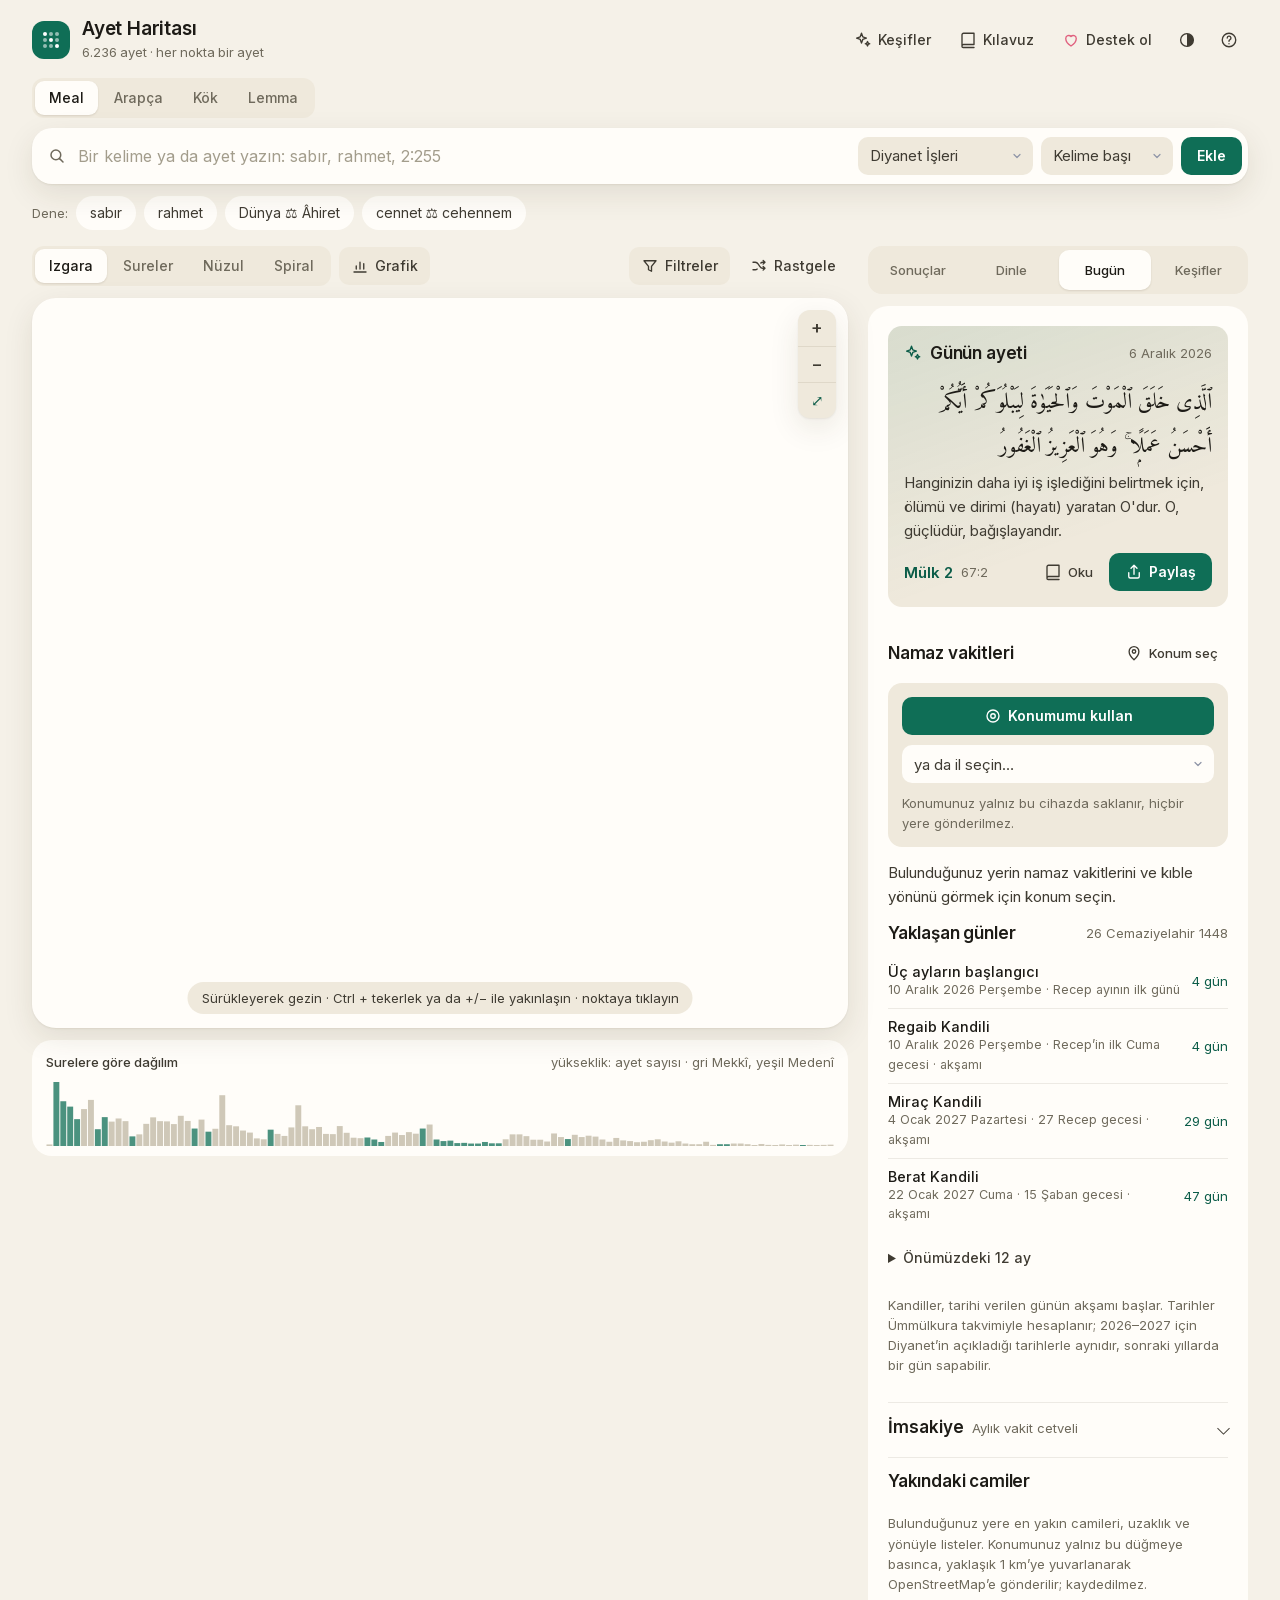
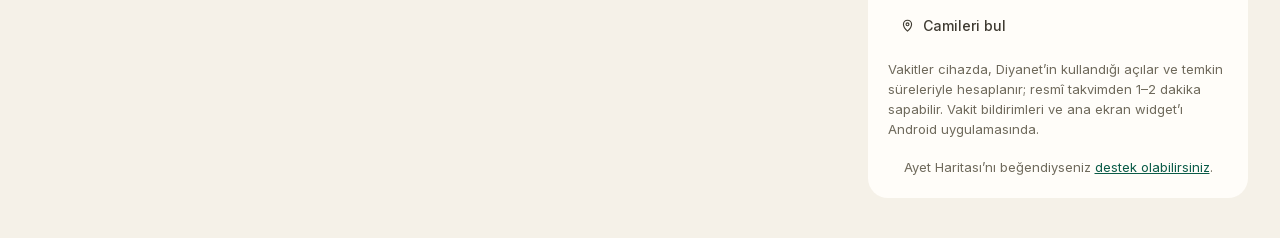
==== commit 9ae4665f: "Mobil: noktaya dokununca açılan kartın hemen kapanmasını düzelt Co-Authored-By: Claude Opus 5.5 <nor" ====
--- a/index.html
+++ b/index.html
@@ -212,11 +212,11 @@
 <div id="loading" class="loading"><div class="spin"></div><p>6.236 ayet yükleniyor…</p></div>
 
 <script src="data.js"></script>
-<script src="app.js?v=20"></script>
-<script src="ozellik.js?v=14"></script>
+<script src="app.js?v=21"></script>
+<script src="ozellik.js?v=15"></script>
 <script src="kesif.js?v=16"></script>
 <script src="bagis-ayar.js?v=3"></script>
-<script src="bagis.js?v=1"></script>
+<script src="bagis.js?v=2"></script>
 <script>
 if ('serviceWorker' in navigator && !window.Capacitor && !window.ARTIFACT_BUILD && (location.protocol === 'https:' || location.hostname === 'localhost')) addEventListener('load', () => {
   const sw = navigator.serviceWorker, had = !!sw.controller; let shown = false;
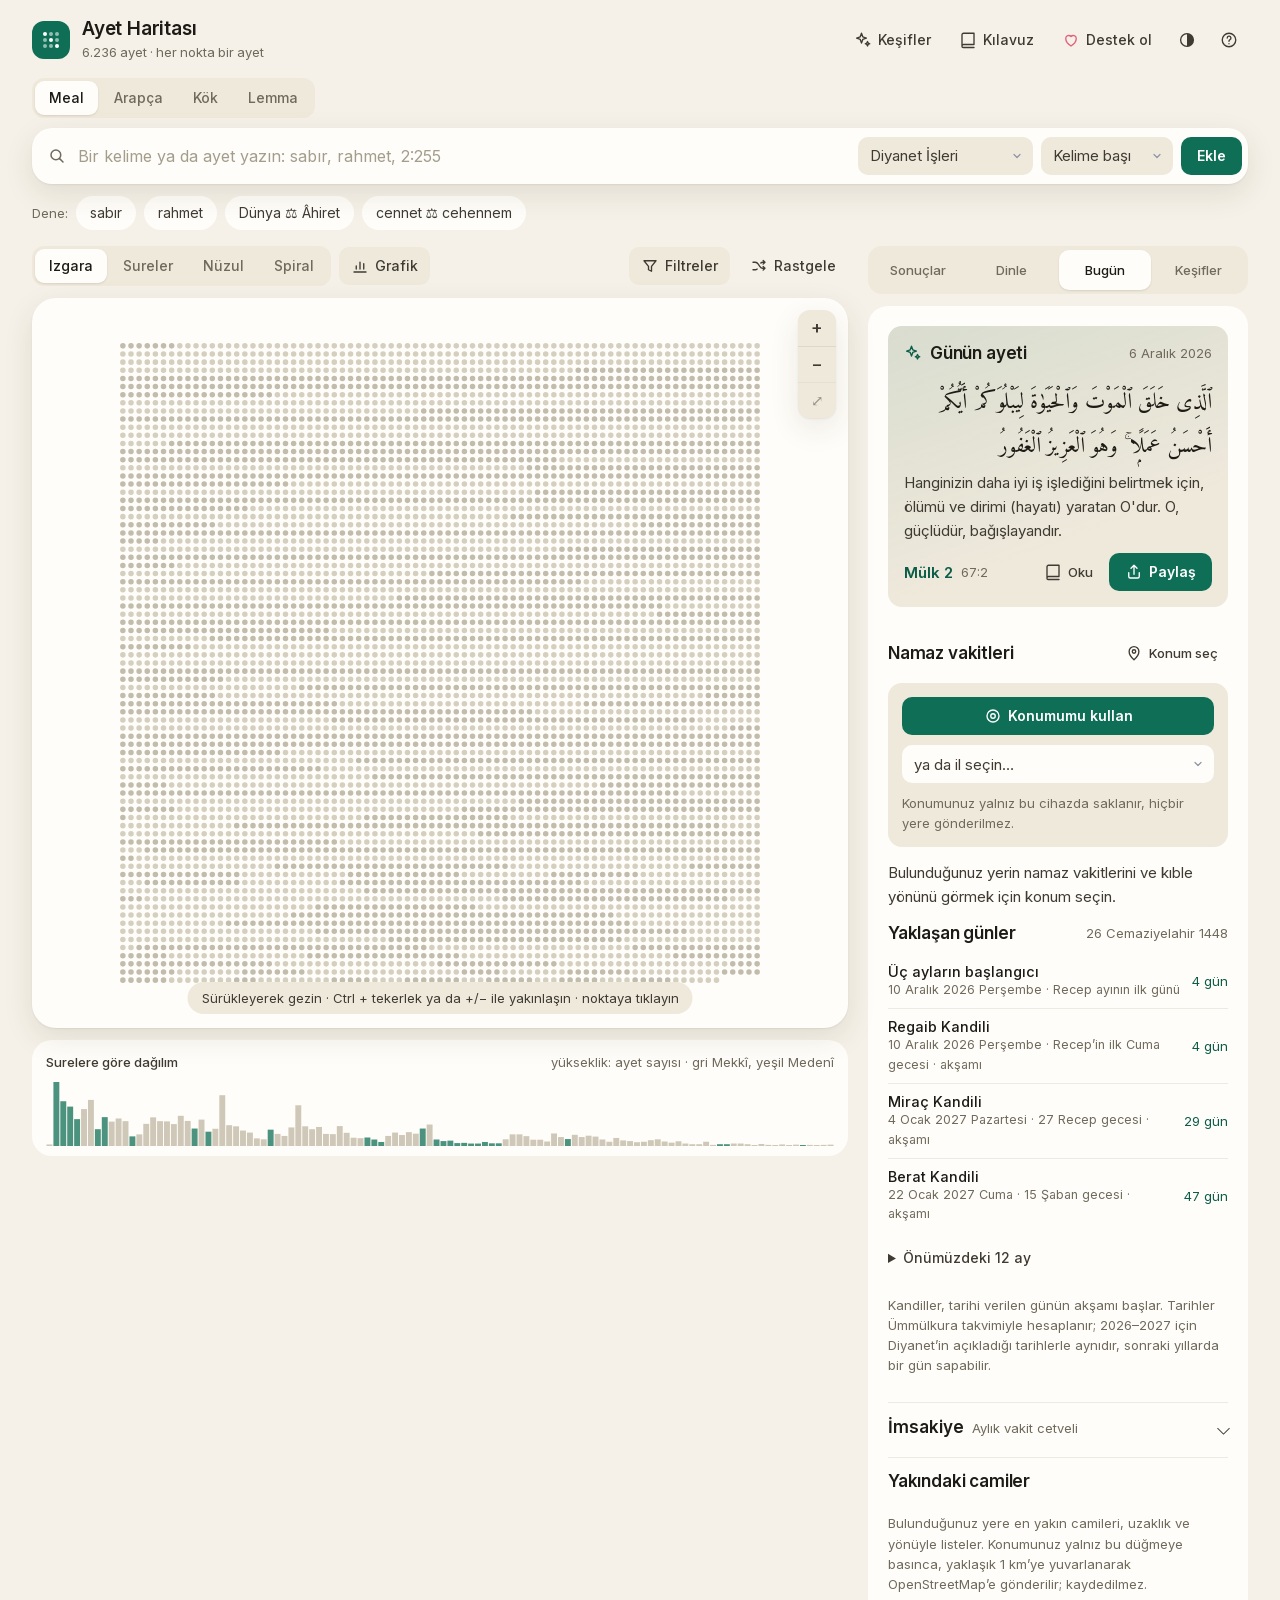
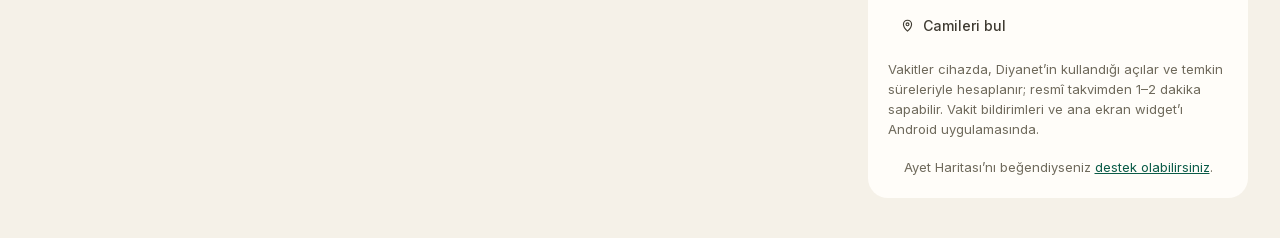
==== commit 2061eff5: "Kıble: telefonun yönüyle Kâbe arasında renk değiştiren canlı yay; Dinle: bitince sonraki sûreye geç;" ====
--- a/index.html
+++ b/index.html
@@ -14,7 +14,7 @@
 <link rel="icon" href="icons/favicon-32.png?v=2" sizes="32x32" type="image/png">
 <link rel="icon" href="icons/icon-192.png?v=2" sizes="192x192" type="image/png">
 <link rel="apple-touch-icon" href="icons/icon-180.png?v=2">
-<link rel="stylesheet" href="style.css?v=27">
+<link rel="stylesheet" href="style.css?v=28">
 </head>
 <body>
 
@@ -213,7 +213,7 @@
 
 <script src="data.js"></script>
 <script src="app.js?v=21"></script>
-<script src="ozellik.js?v=15"></script>
+<script src="ozellik.js?v=16"></script>
 <script src="kesif.js?v=16"></script>
 <script src="bagis-ayar.js?v=3"></script>
 <script src="bagis.js?v=2"></script>
--- a/style.css
+++ b/style.css
@@ -528,7 +528,7 @@
 .vknext small{color:var(--ink-2);font-size:13px}
 .vknext b{font:600 34px/1.2 var(--sans);letter-spacing:-.02em;color:var(--accent-text);font-variant-numeric:tabular-nums}
 .vknext b span{font-size:18px;font-weight:500;color:var(--muted)}
-.vklist{list-style:none;margin:0;padding:0;display:grid;grid-template-columns:repeat(3,1fr);gap:6px}
+.vklist{list-style:none;margin:10px 0 0;padding:0;display:grid;grid-template-columns:repeat(3,1fr);gap:6px}
 .vklist li{display:grid;gap:2px;text-align:center;padding:10px 4px;border-radius:12px;background:var(--surface-2)}
 .vklist span{font-size:12.5px;color:var(--muted);font-weight:500}
 .vklist b{font:600 18px var(--sans);font-variant-numeric:tabular-nums}
@@ -541,7 +541,7 @@
 .kbdial svg{width:100%;height:100%;display:block;overflow:visible}
 .kbbezel{fill:var(--surface-2);stroke:var(--line-2);stroke-width:1}
 .kbface{fill:var(--surface);stroke:var(--line);stroke-width:1}
-.kbarc{fill:none;stroke:var(--accent);stroke-opacity:.28;stroke-width:9;stroke-linecap:round}
+.kbarc{fill:none;stroke:hsl(var(--kbhue,140) 62% 44%);stroke-opacity:.85;stroke-width:9;stroke-linecap:round;transition:stroke .25s}
 .kbtick{stroke:var(--faint);stroke-width:1;stroke-linecap:round}.kbtick.mid{stroke:var(--muted);stroke-width:1.4}.kbtick.big{stroke:var(--ink-2);stroke-width:2.4}
 .kbdeg{font:500 8.5px var(--sans);text-anchor:middle;fill:var(--muted);letter-spacing:.02em}
 .kbn,.kbl{font:700 15px var(--sans);text-anchor:middle;fill:var(--ink-2)}.kbn{fill:var(--no)}
@@ -549,12 +549,14 @@
 .kbkb{fill:var(--surface);stroke:var(--accent);stroke-width:1.6}
 .kbkaaba{fill:var(--ink)}.kbband{fill:#d8a531}
 .kbcenter{fill:var(--surface-2);stroke:var(--line-2);stroke-width:1}
-.kbval{font:700 19px var(--sans);text-anchor:middle;fill:var(--ink);font-variant-numeric:tabular-nums}
-.kbdir{font:500 8.5px var(--sans);text-anchor:middle;fill:var(--muted);letter-spacing:.04em;text-transform:uppercase}
+.kbval{font:700 22px var(--sans);text-anchor:middle;fill:var(--ink);font-variant-numeric:tabular-nums}
+.kbdir{font:600 10px var(--sans);text-anchor:middle;fill:var(--muted);letter-spacing:.08em}
+#kbNote.kbguide{color:hsl(var(--kbhue,140) 60% 62%);font-weight:600;transition:color .25s}
+[data-mode="light"] #kbNote.kbguide{color:hsl(var(--kbhue,140) 58% 36%)}
+[data-mode="light"] .kbarc{stroke:hsl(var(--kbhue,140) 60% 40%)}
 .kbme{fill:var(--ink-2);opacity:0;transition:opacity var(--base)}
 .kbdial.live .kbme{opacity:1}
 .kbdial.ok{filter:drop-shadow(0 0 14px var(--accent-soft-2))}
-.kbdial.ok .kbarc{stroke-opacity:.6}
 .kbdial.ok .kbkb{fill:var(--accent)}.kbdial.ok .kbcenter{fill:var(--accent-soft)}
 #kbRose,#kbNeedle{transition:transform .12s linear}
 #kbNote{margin:0;text-align:center;max-width:34ch}
@@ -583,8 +585,9 @@
 .bild .chips button{min-height:32px;padding:0 12px;border-radius:99px;background:var(--surface-3);color:var(--muted);font-size:.85rem}
 .bild .chips button.on{background:var(--accent-soft-2);color:var(--accent-text)}
 .bild input[type=time]{background:var(--surface-3);border:0;border-radius:var(--r-sm);min-height:36px;padding:0 10px;color:var(--ink);font:inherit}
-.sw{position:relative;width:46px;height:28px;flex:none;border-radius:99px;background:var(--surface-3);transition:background .2s}
-.sw::after{content:"";position:absolute;top:3px;left:3px;width:22px;height:22px;border-radius:50%;background:var(--muted);transition:transform .2s,background .2s}
+.sw{position:relative;box-sizing:border-box;width:46px;height:28px;flex:none;padding:0;border:0;outline-offset:3px;-webkit-appearance:none;appearance:none;border-radius:99px;background:var(--surface-3);transition:background .2s}
+.sw::after{content:"";position:absolute;top:3px;left:3px;width:22px;height:22px;border-radius:50%;background:var(--ink-2);box-shadow:0 1px 2px rgba(0,0,0,.18);transition:transform .2s var(--ease),background .2s}
+[data-mode="light"] .sw::after{background:#fff}
 .sw.on{background:var(--accent)}.sw.on::after{transform:translateX(18px);background:var(--on-accent)}
 .bild .chips button{border:0}
 .bild select{width:auto;min-width:140px}
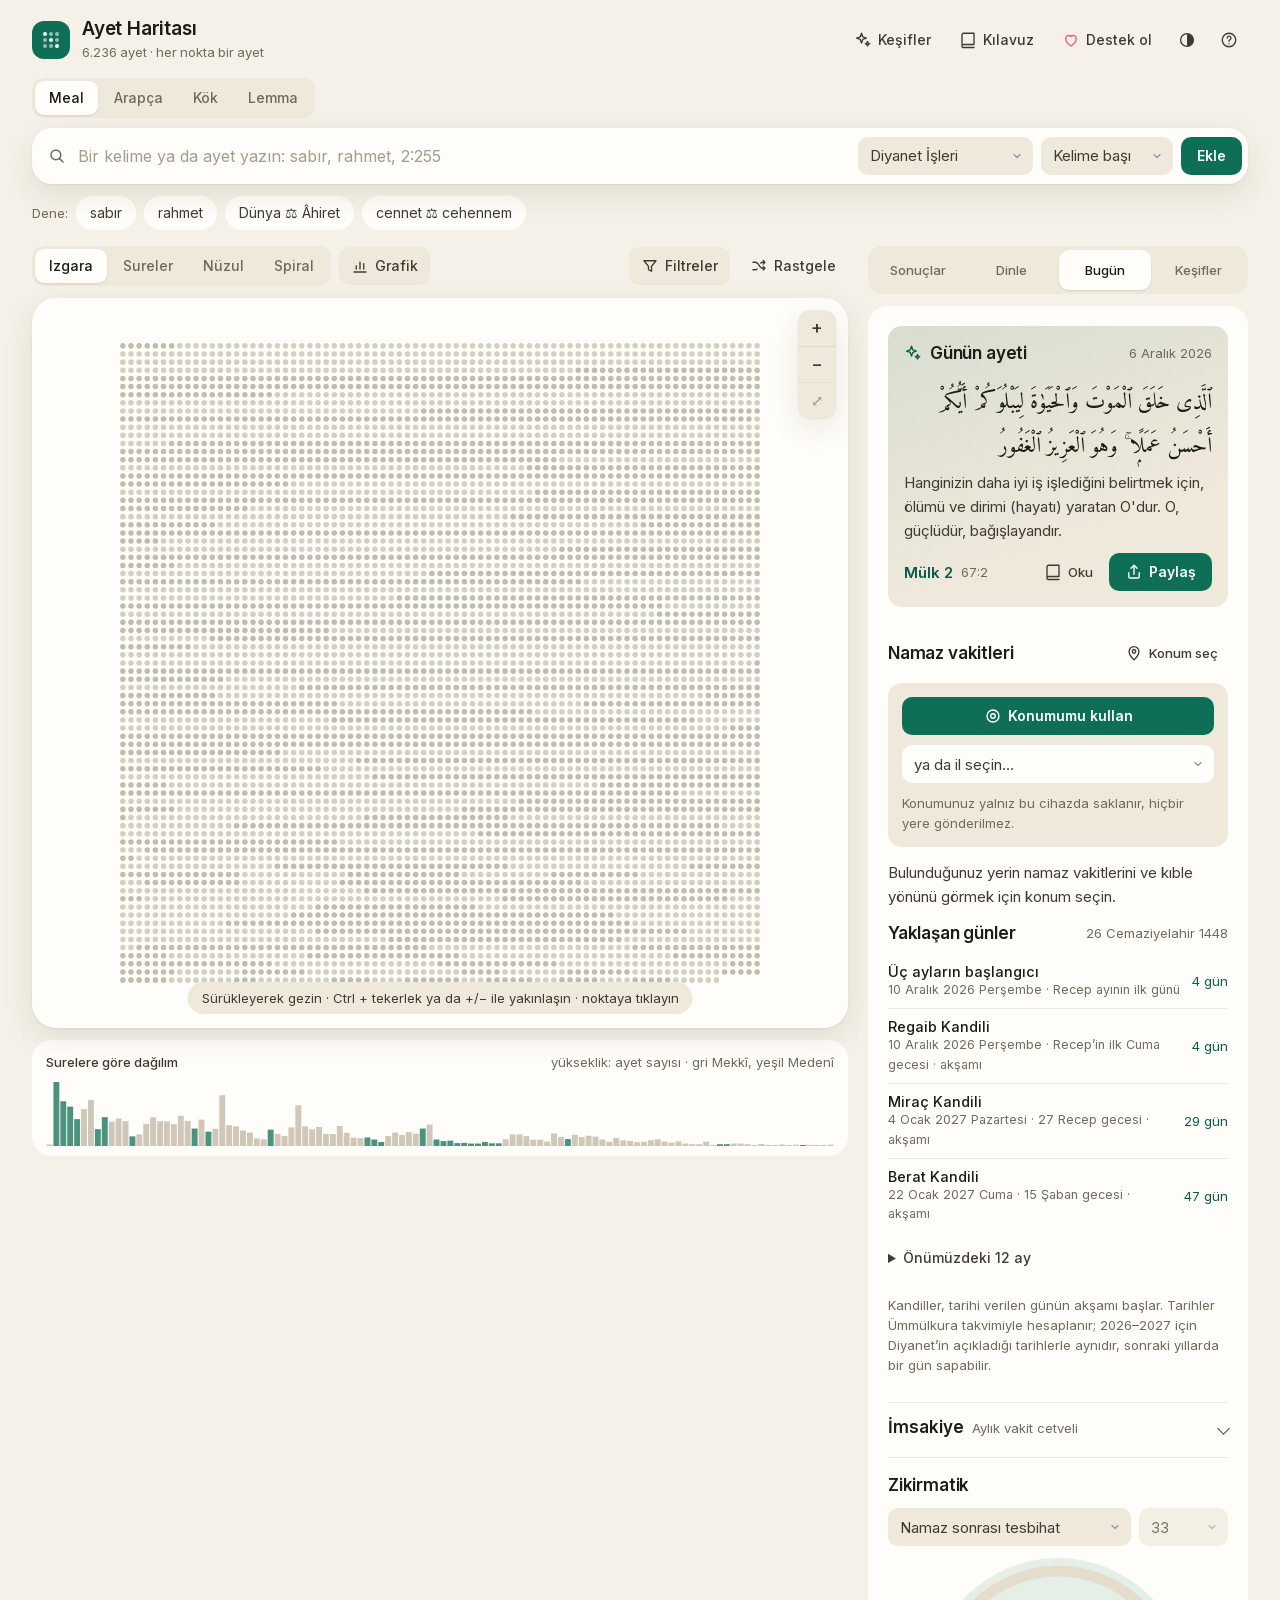
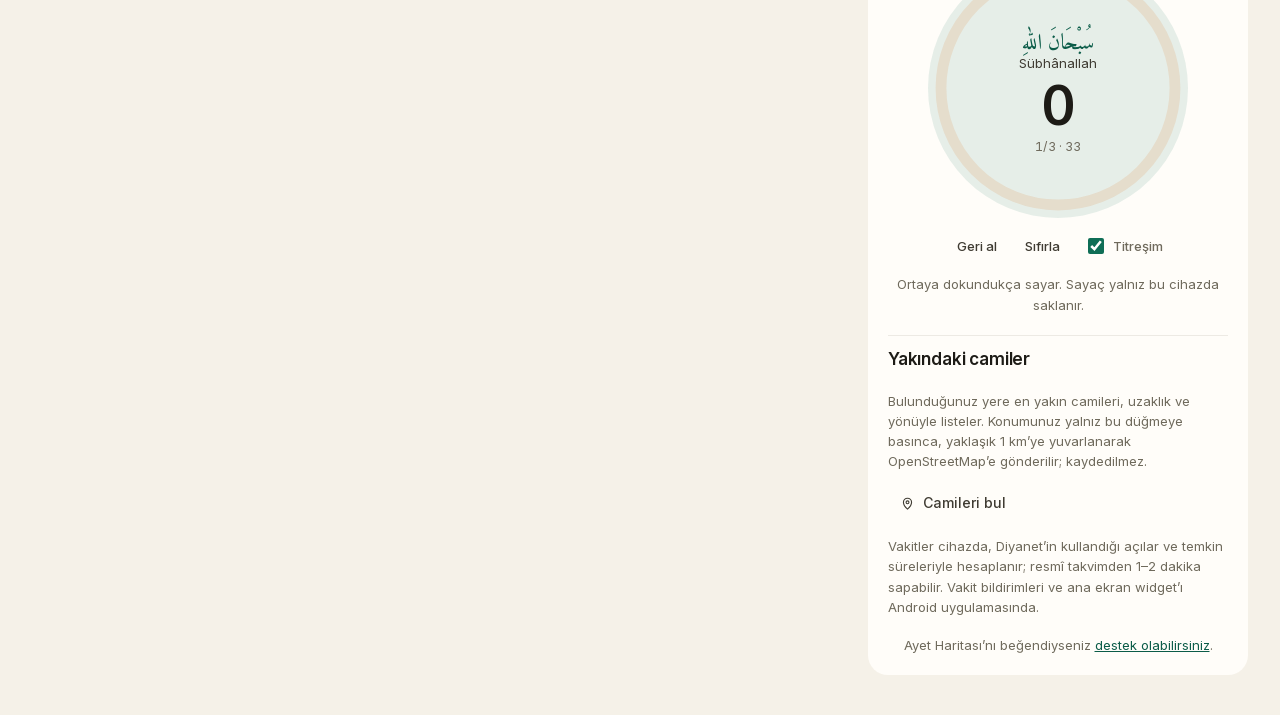
==== commit 9889e864: "Keşifler'e Allah'ın 99 ismi (ayetlere bağlı), Bugün'e zikirmatik Co-Authored-By: Claude Opus 5.5 <no" ====
--- a/index.html
+++ b/index.html
@@ -14,7 +14,7 @@
 <link rel="icon" href="icons/favicon-32.png?v=2" sizes="32x32" type="image/png">
 <link rel="icon" href="icons/icon-192.png?v=2" sizes="192x192" type="image/png">
 <link rel="apple-touch-icon" href="icons/icon-180.png?v=2">
-<link rel="stylesheet" href="style.css?v=28">
+<link rel="stylesheet" href="style.css?v=30">
 </head>
 <body>
 
@@ -212,9 +212,10 @@
 <div id="loading" class="loading"><div class="spin"></div><p>6.236 ayet yükleniyor…</p></div>
 
 <script src="data.js"></script>
-<script src="app.js?v=21"></script>
-<script src="ozellik.js?v=16"></script>
-<script src="kesif.js?v=16"></script>
+<script src="app.js?v=22"></script>
+<script src="ozellik.js?v=17"></script>
+<script src="esma.js?v=1"></script>
+<script src="kesif.js?v=18"></script>
 <script src="bagis-ayar.js?v=3"></script>
 <script src="bagis.js?v=2"></script>
 <script>
--- a/style.css
+++ b/style.css
@@ -175,6 +175,7 @@
 .term .tops{display:flex;flex-wrap:wrap;gap:4px}
 .term .tops button{font-size:12px;border:0;background:var(--surface-2);border-radius:999px;padding:3px 10px;color:var(--ink-2)}
 .term .tops button:hover{background:var(--surface-3);color:var(--ink)}
+.term .tops button.on{background:color-mix(in srgb,var(--c) 22%,var(--surface-2));color:var(--ink);box-shadow:inset 0 0 0 1.5px var(--c)}
 .balance{display:block;margin:6px auto 0;max-width:100%}
 .eq{font:600 22px var(--sans);color:var(--accent-text);text-align:center}
 .empty p{margin:6px 0}
@@ -306,13 +307,17 @@
 .st-b .ar{font-family:var(--ar);font-weight:400;font-size:1.25em;unicode-bidi:isolate}
 .st-b a.vref{color:var(--cc,var(--accent-text));text-decoration:none;font-weight:600;font-variant-numeric:tabular-nums;border-bottom:1px solid color-mix(in srgb,currentColor 35%,transparent)}
 .st-f{display:flex;align-items:center;gap:8px;margin-top:16px;padding-top:14px;border-top:1px solid var(--line)}
-.st-f #stDots{flex:1 1 70px;min-width:70px;display:flex;gap:5px;flex-wrap:wrap}
+.st-f #stDots{flex:1 1 auto;min-width:0;display:flex;gap:5px;flex-wrap:nowrap;align-items:center}
+#stDots i{flex:none}
 #stDots i{width:8px;height:8px;border-radius:50%;background:var(--surface-3);cursor:pointer;transition:.2s}
 #stDots i.on{background:var(--accent);width:20px;border-radius:4px}
 #stDots .stcount{font:600 12.5px var(--sans);color:var(--ink-2);white-space:nowrap;align-self:center;font-variant-numeric:tabular-nums}
 #stDots .stbar{flex:1;align-self:center;height:6px;border-radius:3px;background:var(--surface-3);cursor:pointer;overflow:hidden;min-width:40px}
 #stDots .stbar i{display:block;height:100%;background:var(--accent);border-radius:3px;width:auto;transition:width .3s}
-#stNext{white-space:nowrap;max-width:60%;overflow:hidden;text-overflow:ellipsis}
+#stNext{min-width:0;max-width:66%;flex:0 1 auto}
+#stNext span{white-space:nowrap;overflow:hidden;text-overflow:ellipsis;min-width:0;max-width:100%}
+#stNext.stnx{flex-direction:column;align-items:flex-start;gap:0;padding:6px 14px;line-height:1.2;text-align:left}
+#stNext.stnx small{font-size:11px;font-weight:500;opacity:.8}
 .st-f button:disabled{opacity:.3}
 .pair{display:grid;gap:6px;margin:12px 0}
 .pair span{display:block;padding:8px 12px;background:color-mix(in srgb,var(--c) 10%,var(--surface-2));border-radius:12px}
@@ -370,8 +375,11 @@
 .tzy{display:inline-block;font:600 11.5px var(--sans);color:var(--cc);background:color-mix(in srgb,var(--c) 20%,transparent);border-radius:6px;padding:0 6px;margin-right:2px}
 .tzcd{margin-top:12px;padding:10px 12px;border-radius:12px;background:var(--surface);font-size:13px;color:var(--muted)}
 .tzcd b{font:600 22px var(--sans);color:var(--cc);margin-right:4px}
-.tzscore{display:grid;grid-template-columns:repeat(auto-fit,minmax(64px,1fr));gap:6px;margin:14px 0 8px}
-.tzscore span{background:color-mix(in srgb,var(--c) 12%,var(--surface-2));border-radius:12px;padding:8px 4px;text-align:center;font-size:11.5px;color:var(--muted);line-height:1.25}
+.tzscore{display:grid;grid-template-columns:repeat(auto-fit,minmax(76px,1fr));gap:6px;margin:14px 0 8px}
+.tzscore button{background:color-mix(in srgb,var(--c) 12%,var(--surface-2));border:1.5px solid transparent;border-radius:12px;padding:8px 4px;text-align:center;font-size:11.5px;color:var(--muted);line-height:1.25;transition:opacity var(--fast),border-color var(--fast),background var(--fast)}
+.tzscore button:hover{background:color-mix(in srgb,var(--c) 20%,var(--surface-2))}
+.tzscore.filtering button{opacity:.45}
+.tzscore.filtering button[aria-pressed=true]{opacity:1;border-color:var(--c);background:color-mix(in srgb,var(--c) 22%,var(--surface-2))}
 .tzscore b{display:block;font:600 24px/1.15 var(--sans);color:var(--cc);font-variant-numeric:tabular-nums}
 .tztl{list-style:none;margin:10px 0 12px;padding:0 0 0 16px;border-left:2px solid var(--surface-3);display:grid;gap:10px}
 .tztl li{position:relative;display:flex;gap:10px;align-items:flex-start}
@@ -708,3 +716,38 @@
 .tzback{display:inline-block;margin:0 0 10px;color:var(--accent-text);font:500 14px var(--sans);text-decoration:none}
 .tzback:hover{text-decoration:underline}
 .mapwrap > .hint{position:static;transform:none;display:block;margin:8px auto 0;width:auto;max-width:100%}
+.tzlist li[hidden]{display:none}
+/* Esmâ-ül Hüsnâ */
+.esgrid{list-style:none;margin:14px 0 10px;padding:0;display:grid;grid-template-columns:repeat(auto-fill,minmax(96px,1fr));gap:6px}
+.esgrid a{display:grid;justify-items:center;gap:2px;padding:10px 4px 8px;border-radius:12px;background:var(--surface-2);color:var(--ink);text-decoration:none;position:relative;transition:background var(--fast)}
+.esgrid a:hover{background:var(--surface-3)}
+.esgrid i{position:absolute;top:5px;left:7px;font:600 10px var(--sans);font-style:normal;color:var(--faint);font-variant-numeric:tabular-nums}
+.esgrid b.ar{font-family:var(--ar);direction:rtl;font-size:21px;line-height:1.5;font-weight:400;color:var(--accent-text)}
+.esgrid span{font-size:11.5px;color:var(--muted);text-align:center;line-height:1.25}
+.escard{display:grid;justify-items:center;text-align:center;gap:2px;padding:16px 12px;margin:6px 0 12px;border-radius:var(--r);background:var(--accent-soft);position:relative}
+.escard .esn{position:absolute;top:8px;left:12px;font:600 12px var(--sans);color:var(--muted)}
+.escard b.ar{font-family:var(--ar);direction:rtl;font-size:40px;line-height:1.5;font-weight:400;color:var(--accent-text)}
+.escard h4{margin:0;font-size:18px}
+.escard p{margin:2px 0 0;color:var(--ink-2)}
+.esrefs{display:flex;flex-wrap:wrap;gap:4px 8px;font-size:13px}
+/* Zikirmatik */
+.zk{display:grid;gap:12px;justify-items:center;border-top:1px solid var(--line);padding-top:16px;margin-bottom:6px}
+.zk .ph{width:100%}
+.zkpick{display:flex;gap:8px;width:100%}
+.zkpick select{flex:1;min-width:0}.zkpick #zkGoal{flex:0 0 auto;width:auto}
+.zkpad{position:relative;width:min(260px,72vw);aspect-ratio:1;border:0;padding:0;border-radius:50%;background:var(--accent-soft);color:var(--ink);cursor:pointer;touch-action:manipulation;-webkit-tap-highlight-color:transparent;user-select:none;-webkit-user-select:none;transition:transform .08s var(--ease),background var(--fast)}
+.zkpad:active{transform:scale(.97);background:var(--accent-soft-2)}
+.zkpad.hit .zkin strong{animation:zkhit .18s var(--ease)}
+@keyframes zkhit{0%{transform:scale(1.12)}100%{transform:scale(1)}}
+.zkpad svg{position:absolute;inset:0;width:100%;height:100%;transform:rotate(-90deg)}
+.zkring{fill:none;stroke:var(--surface-3);stroke-width:5}
+.zkprog{fill:none;stroke:var(--accent);stroke-width:5;stroke-linecap:round;transition:stroke-dashoffset .2s var(--ease)}
+.zkin{position:relative;display:grid;justify-items:center;align-content:center;gap:2px;height:100%;padding:0 18%}
+.zkin .ar{font:400 22px/1.5 var(--ar);direction:rtl;color:var(--accent-text);min-height:1.5em}
+.zkin span{font-size:13px;color:var(--ink-2);text-align:center;line-height:1.25}
+.zkin strong{font:600 54px/1.1 var(--sans);font-variant-numeric:tabular-nums;letter-spacing:-.02em;margin-top:2px}
+.zkin small{font-size:12.5px;color:var(--muted);font-variant-numeric:tabular-nums}
+.zkf{display:flex;align-items:center;gap:8px;flex-wrap:wrap;justify-content:center}
+.zkweek{text-align:center;margin:0}
+@media (prefers-reduced-motion:reduce){.zkpad,.zkprog{transition:none}.zkpad.hit .zkin strong{animation:none}}
+.zkf label{display:inline-flex;align-items:center;gap:6px}
